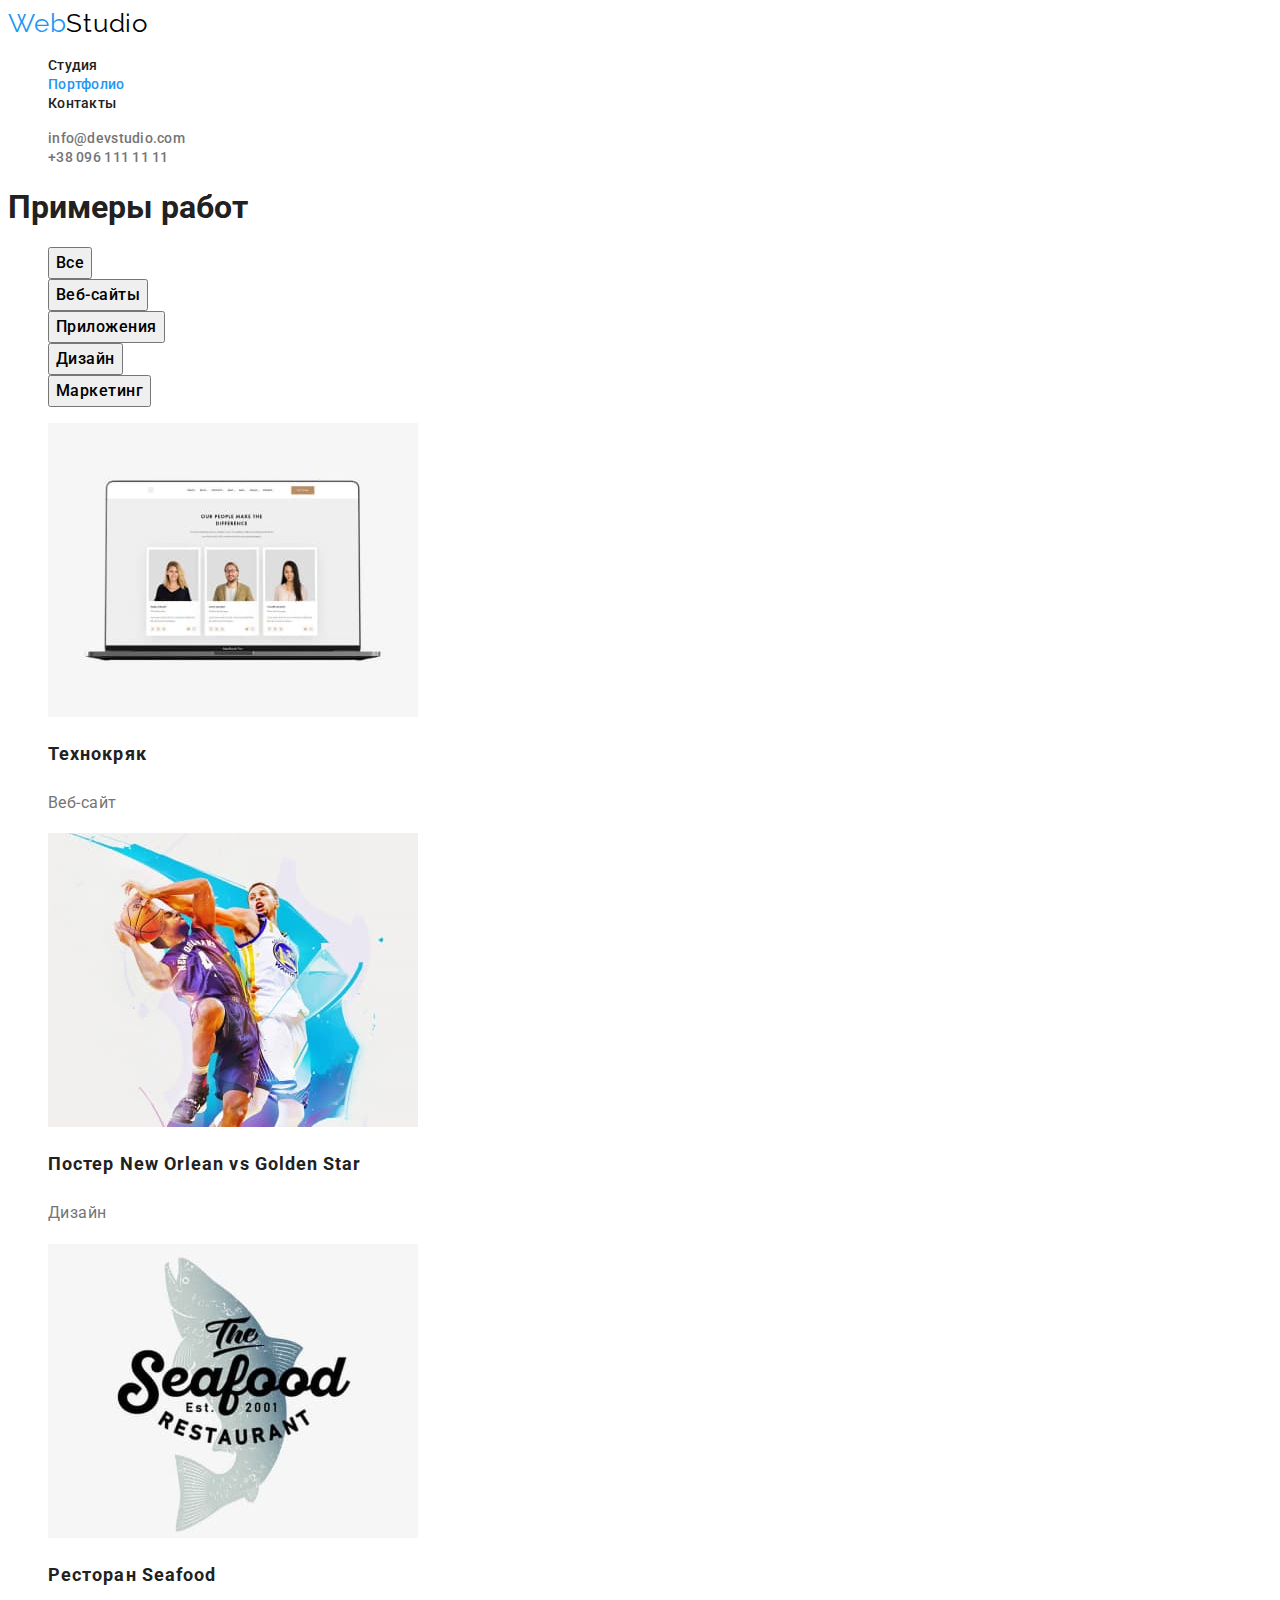
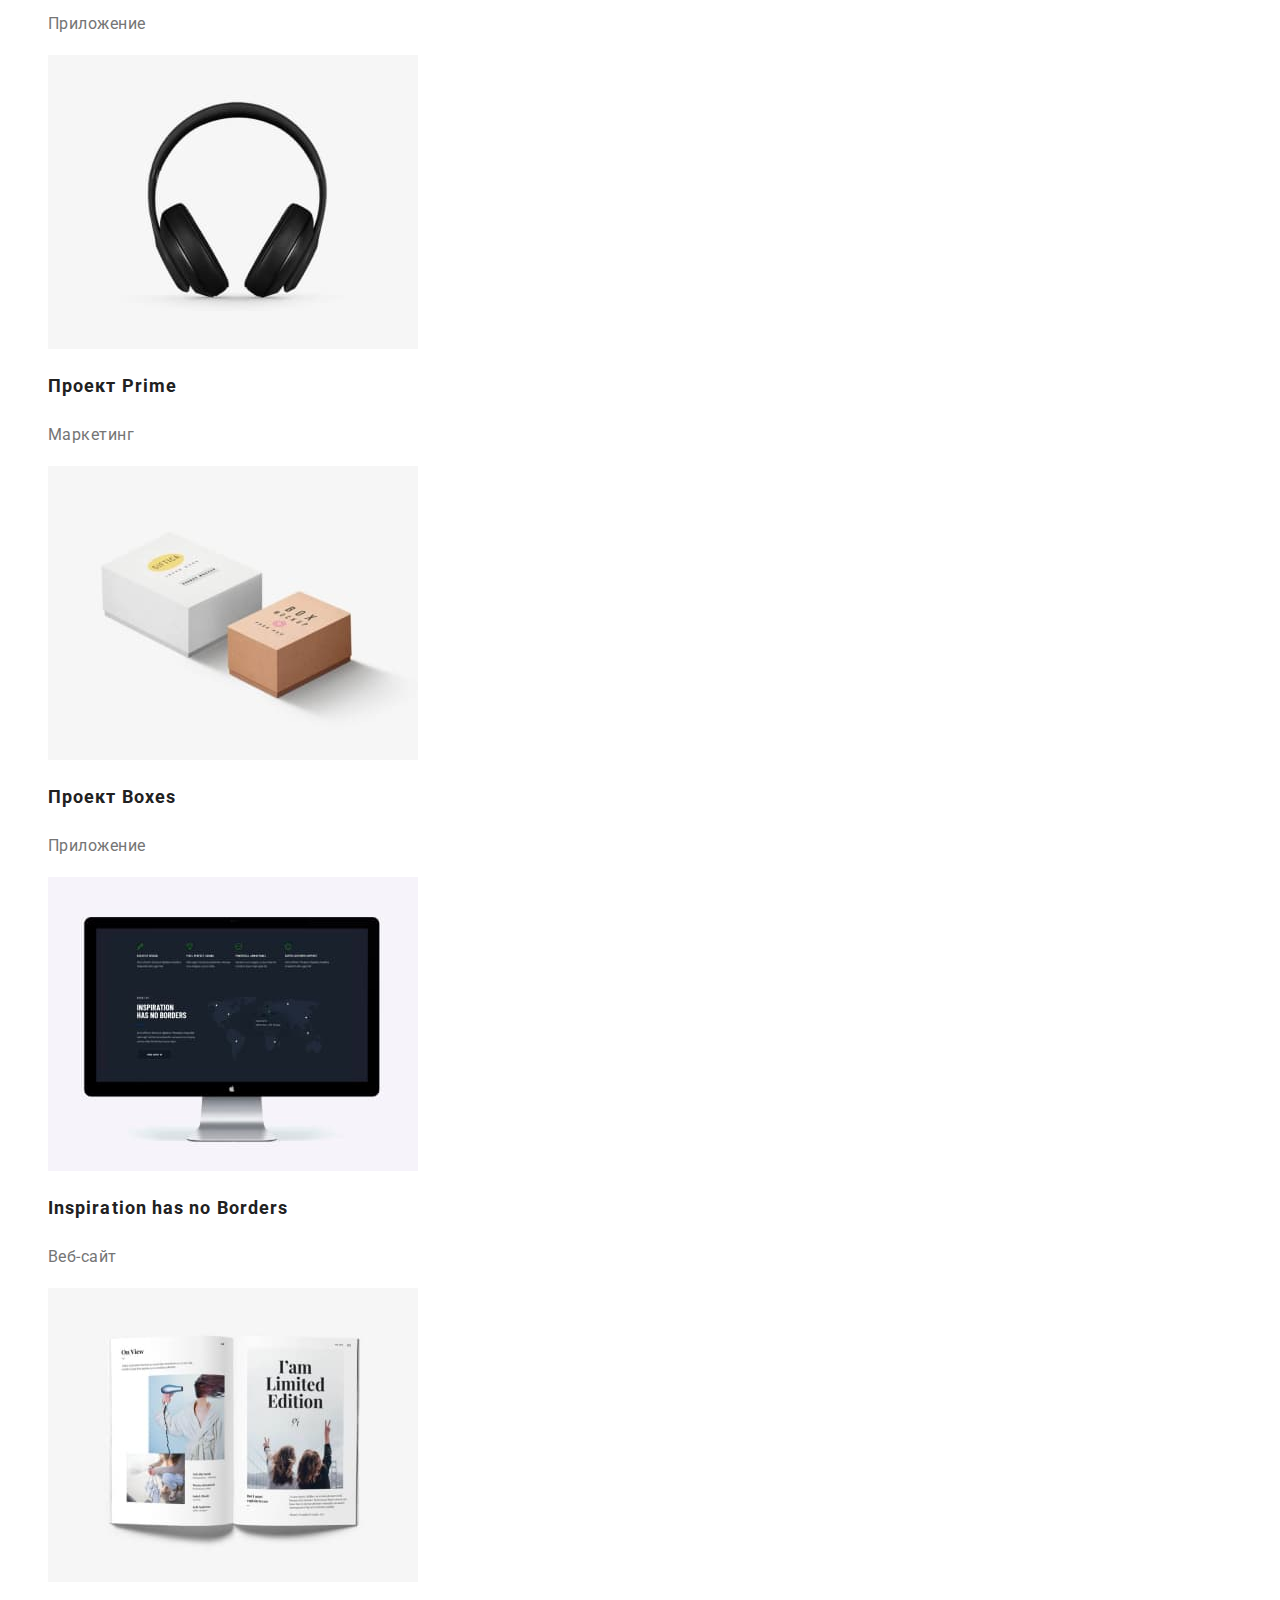
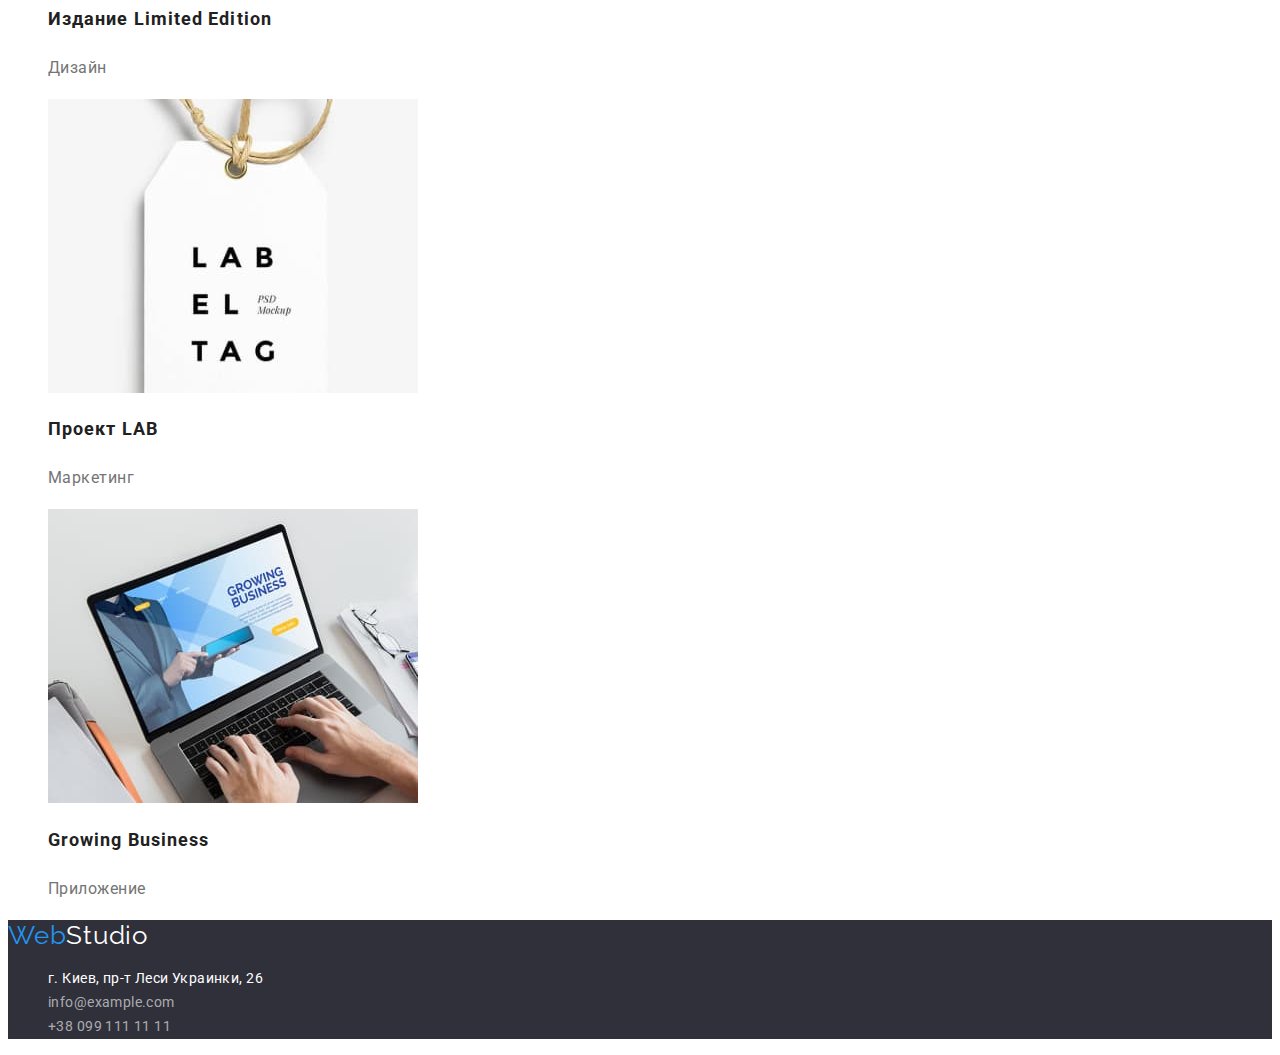
==== portfolio.html @ 9c58a215 "clone #2" ====
<!DOCTYPE html>
<html lang="en">
  <head>
    <meta charset="UTF-8" />
    <meta http-equiv="X-UA-Compatible" content="IE=edge" />
    <meta name="viewport" content="width=device-width, initial-scale=1.0" />
    <title>Document</title>
    <link rel="preconnect" href="https://fonts.googleapis.com" />
    <link rel="preconnect" href="https://fonts.gstatic.com" crossorigin />
    <link
      href="https://fonts.googleapis.com/css2?family=Raleway:wght@700&family=Roboto:wght@400;500;700;900&display=swap"
      rel="stylesheet"
    />
    <link rel="stylesheet" href="./css/styles.css" />
  </head>

  <body>
    <!--Header-->
    <header>
      <nav>
        <a class="logo" href="/"><span class="web">Web</span>Studio</a>
        <ul class="site-nav list">
          <li><a class="site-nav-link" href="./index.html">Студия</a></li>
          <li>
            <a class="site-nav-link current" href="./portfolio.html"
              >Портфолио</a
            >
          </li>
          <li><a class="site-nav-link" href="">Контакты</a></li>
        </ul>
      </nav>

      <!-- Link to e-mail address -->
      <ul class="list">
        <li>
          <a class="header-contacts-info" href="mailto:info@devstudio.com"
            >info@devstudio.com</a
          >
        </li>
        <!-- Link to phone number  -->
        <li>
          <a class="header-contacts-info" href="tel:+380961111111"
            >+38 096 111 11 11</a
          >
        </li>
      </ul>
    </header>
    <!--Main-->
    <main>
      <!-- Projects -->
      <section>
        <h1>Примеры работ</h1>
        <!-- Buttons -->
        <ul class="list">
          <li><button class="button" type="button">Все</button></li>
          <li><button class="button" type="button">Веб-сайты</button></li>
          <li><button class="button" type="button">Приложения</button></li>
          <li><button class="button" type="button">Дизайн</button></li>
          <li><button class="button" type="button">Маркетинг</button></li>
        </ul>
        <ul class="list">
          <li class="project-box">
            <a class="project-link" href=""
              ><img src="images/port(1).jpg" alt="laptop" width="370" />
              <h2 class="project-name">Технокряк</h2>
              <p class="project-description">Веб-сайт</p>
            </a>
          </li>

          <li class="project-box">
            <a class="project-link" href=""
              ><img
                src="images/port(2).jpg"
                alt="Poster New Orlean vs Golden Star"
                width="370"
              />
              <h2 class="project-name">Постер New Orlean vs Golden Star</h2>
              <p class="project-description">Дизайн</p>
            </a>
          </li>

          <li class="project-box">
            <a class="project-link" href=""
              ><img
                src="images/port(3).jpg"
                alt="Logo of restaurant"
                width="370"
              />
              <h2 class="project-name">Ресторан Seafood</h2>
              <p class="project-description">Приложение</p>
            </a>
          </li>

          <li class="project-box">
            <a class="project-link" href=""
              ><img src="images/port(4).jpg" alt="Headphones" width="370" />
              <h2 class="project-name">Проект Prime</h2>
              <p class="project-description">Маркетинг</p>
            </a>
          </li>

          <li class="project-box">
            <a class="project-link" href=""
              ><img src="images/port(5).jpg" alt="Two boxes" width="370" />
              <h2 class="project-name">Проект Boxes</h2>
              <p class="project-description">Приложение</p>
            </a>
          </li>

          <li class="project-box">
            <a class="project-link" href="">
              <img src="images/port(6).jpg" alt="Computer" width="370" />
              <h2 class="project-name">Inspiration has no Borders</h2>
              <p class="project-description">Веб-сайт</p>
            </a>
          </li>

          <li class="project-box">
            <a class="project-link" href=""
              ><img src="images/port(7).jpg" alt="Book" width="370" />
              <h2 class="project-name">Издание Limited Edition</h2>
              <p class="project-description">Дизайн</p>
            </a>
          </li>

          <li class="project-box">
            <a class="project-link" href=""
              ><img src="images/port(8).jpg" alt="Label tag" width="370" />
              <h2 class="project-name">Проект LAB</h2>
              <p class="project-description">Маркетинг</p>
            </a>
          </li>

          <li class="project-box">
            <a class="project-link" href=""
              ><img
                src="images/port(9).jpg"
                alt="Human typing on laptop"
                width="370"
              />
              <h2 class="project-name">Growing Business</h2>
              <p class="project-description">Приложение</p>
            </a>
          </li>
        </ul>
      </section>
    </main>
    <!--Footer-->
    <footer class="footer">
      <a class="footer logo" href="/"> <span class="web">Web</span>Studio</a>
      <address>
        <ul class="list">
          <li>
            <a class="adress" href=""> г. Киев, пр-т Леси Украинки, 26</a>
          </li>
          <li>
            <a class="footer-contacts-info" href="mailto:info@example.com"
              >info@example.com</a
            >
          </li>
          <li>
            <a class="footer-contacts-info" href="+380991111111"
              >+38 099 111 11 11</a
            >
          </li>
        </ul>
      </address>
    </footer>
  </body>
</html>
---- css/styles.css ----
:root {
  --primary-text-color: #212121;
  --secondary-text-color: #757575;
  --action-color: #2196f3;
  --primary-bg-color: #ffffff;
  --secondary-bg-color: #f5f4fa;
  --hero-color: #2f303a;
}
/* цвет основного текста #212121 */
/* цвет вторичного текста #757575 */
/* белый текст + фон #ffffff*/
/* вторичный цвет фона #F5F4FA  */
/* серый цвет почты и телефона в хувере rgba(255, 255, 255, 0.6); */
/* цвет акцент ( действия) #2196F3 */
/* Цвет героя #2F303A */

body {
  color: var(--primary-text-color);
  background-color: var(--primary-bg-color);

  font-family: Roboto, sans-serif;
}

.list {
  list-style: none;
}

a {
  text-decoration: none;
  font-style: normal;
}

/* Logo */
.logo {
  color: #000000;

  font-family: Raleway, sans-serif;
  text-decoration: none;
  font-size: 26px;
  line-height: 1.2;
  letter-spacing: 0.03em;
}

/*Site-nav */
.site-nav-link {
  color: var(--primary-text-color);

  font-weight: 500;
  font-size: 14px;
  line-height: 1.14;
  letter-spacing: 0.02em;
}

/* Header contacts */
.header-contacts-info {
  color: var(--secondary-text-color);

  font-weight: 500;
  font-size: 14px;
  line-height: 1.14;
  letter-spacing: 0.02em;
}

.site-nav-link:hover,
.header-contacts-info:hover,
.site-nav-link:focus,
.header-contacts-info:focus {
  color: var(--action-color);
}

.site-nav-link.current {
  color: var(--action-color);
}
.web {
  color: var(--action-color);
}

/* Hero */

.hero {
  color: var(--primary-bg-color);
  background-color: var(--hero-color);
}

.hero-title {
  font-weight: 900;
  font-size: 44px;
  line-height: 1.36;
  text-align: center;
  letter-spacing: 0.06em;
  text-transform: uppercase;
}

.hero-button {
  color: var(--primary-bg-color);
  background-color: var(--action-color);
  font-weight: 700;

  font-family: inherit;
  font-size: 16px;
  line-height: 1.8;
  text-align: center;
  letter-spacing: 0.06em;

  cursor: pointer;
}

/* Advantages */

.advantages-title {
  font-weight: bold;
  font-size: 14px;
  line-height: 1.14;
  letter-spacing: 0.03em;
  text-transform: uppercase;
}

.advantages-description {
  color: var(--secondary-text-color);

  font-size: 14px;
  line-height: 1.7;
  letter-spacing: 0.03em;
}

/* Business,Team , Projects */

.team-title,
.business-title {
  font-weight: bold;
  font-size: 36px;
  line-height: 1.16;
  text-align: center;
  letter-spacing: 0.03em;
}

.team {
  background-color: var(--secondary-bg-color);
}

.team-name {
  font-weight: 500;
  font-size: 16px;
  line-height: 1.18;
  text-align: center;
  letter-spacing: 0.03em;
}

.team-pos,
.project-description {
  color: var(--secondary-text-color);
}

.team-pos {
  font-size: 16px;
  line-height: 1.18;
  text-align: center;
  letter-spacing: 0.03em;
}

.project-name {
  color: var(--primary-text-color);

  font-weight: 700;
  font-size: 18px;
  line-height: 2;
  letter-spacing: 0.06em;
}

.project-description {
  font-size: 16px;
  line-height: 1.87;
  letter-spacing: 0.03em;
}

.team-box,
.project-box {
  background-color: var(--primary-bg-color);
}

/* Footer */

.footer {
  background-color: var(--hero-color);
}

.footer .logo {
  color: var(--primary-bg-color);
}

.adress {
  color: var(--primary-bg-color);

  font-size: 14px;
  line-height: 1.71;
  letter-spacing: 0.03em;
}

.footer-contacts-info {
  color: rgba(255, 255, 255, 0.6);

  font-size: 14px;
  line-height: 1.71;
  letter-spacing: 0.03em;
}

.site-nav-link:hover,
.footer-contacts-info:hover,
.site-nav-link:focus,
.footer-contacts-info:focus {
  color: var(--action-color);
}

/* Portfolio buttons */

.button {
  font-family: inherit;
  font-weight: 500;
  font-size: 16px;
  line-height: 1.62;
  letter-spacing: 0.03em;
}

.button:hover,
.button:focus {
  color: var(--primary-bg-color);
  background-color: var(--action-color);
}

.button {
  cursor: pointer;
}
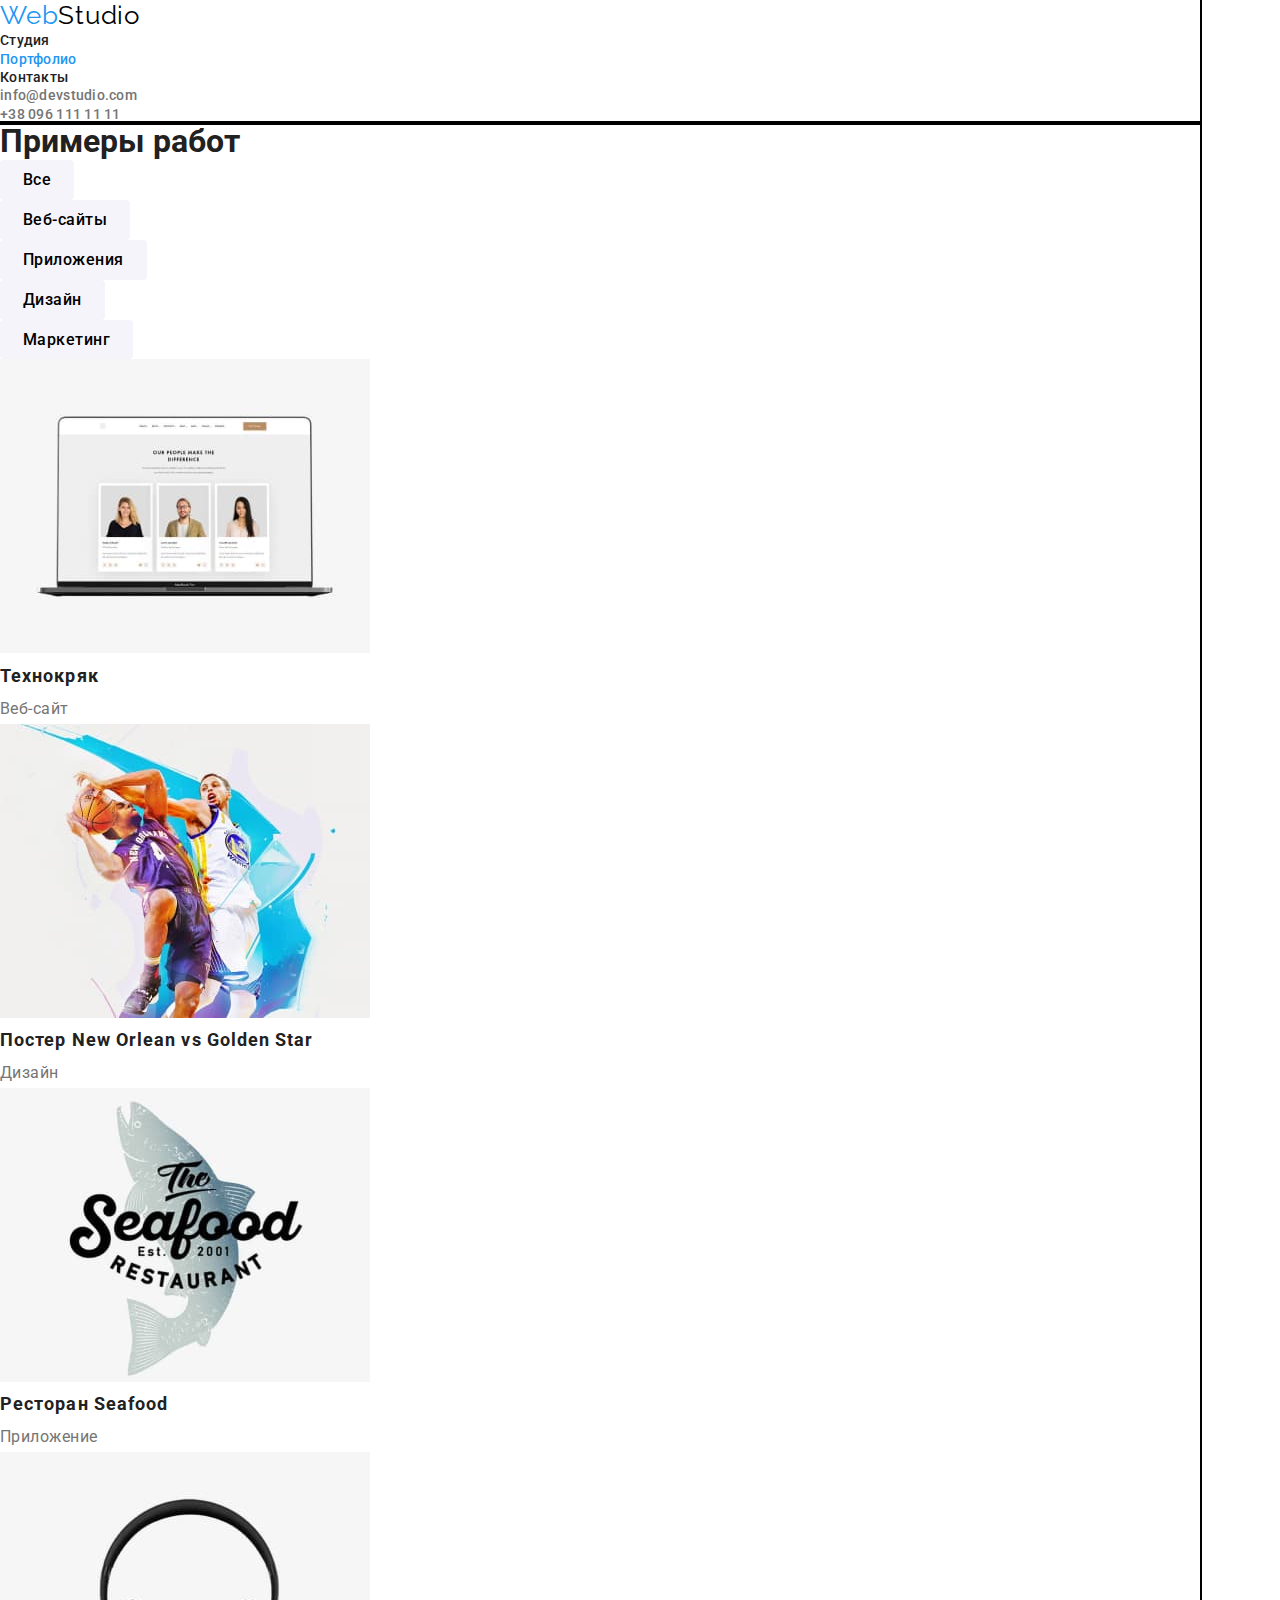
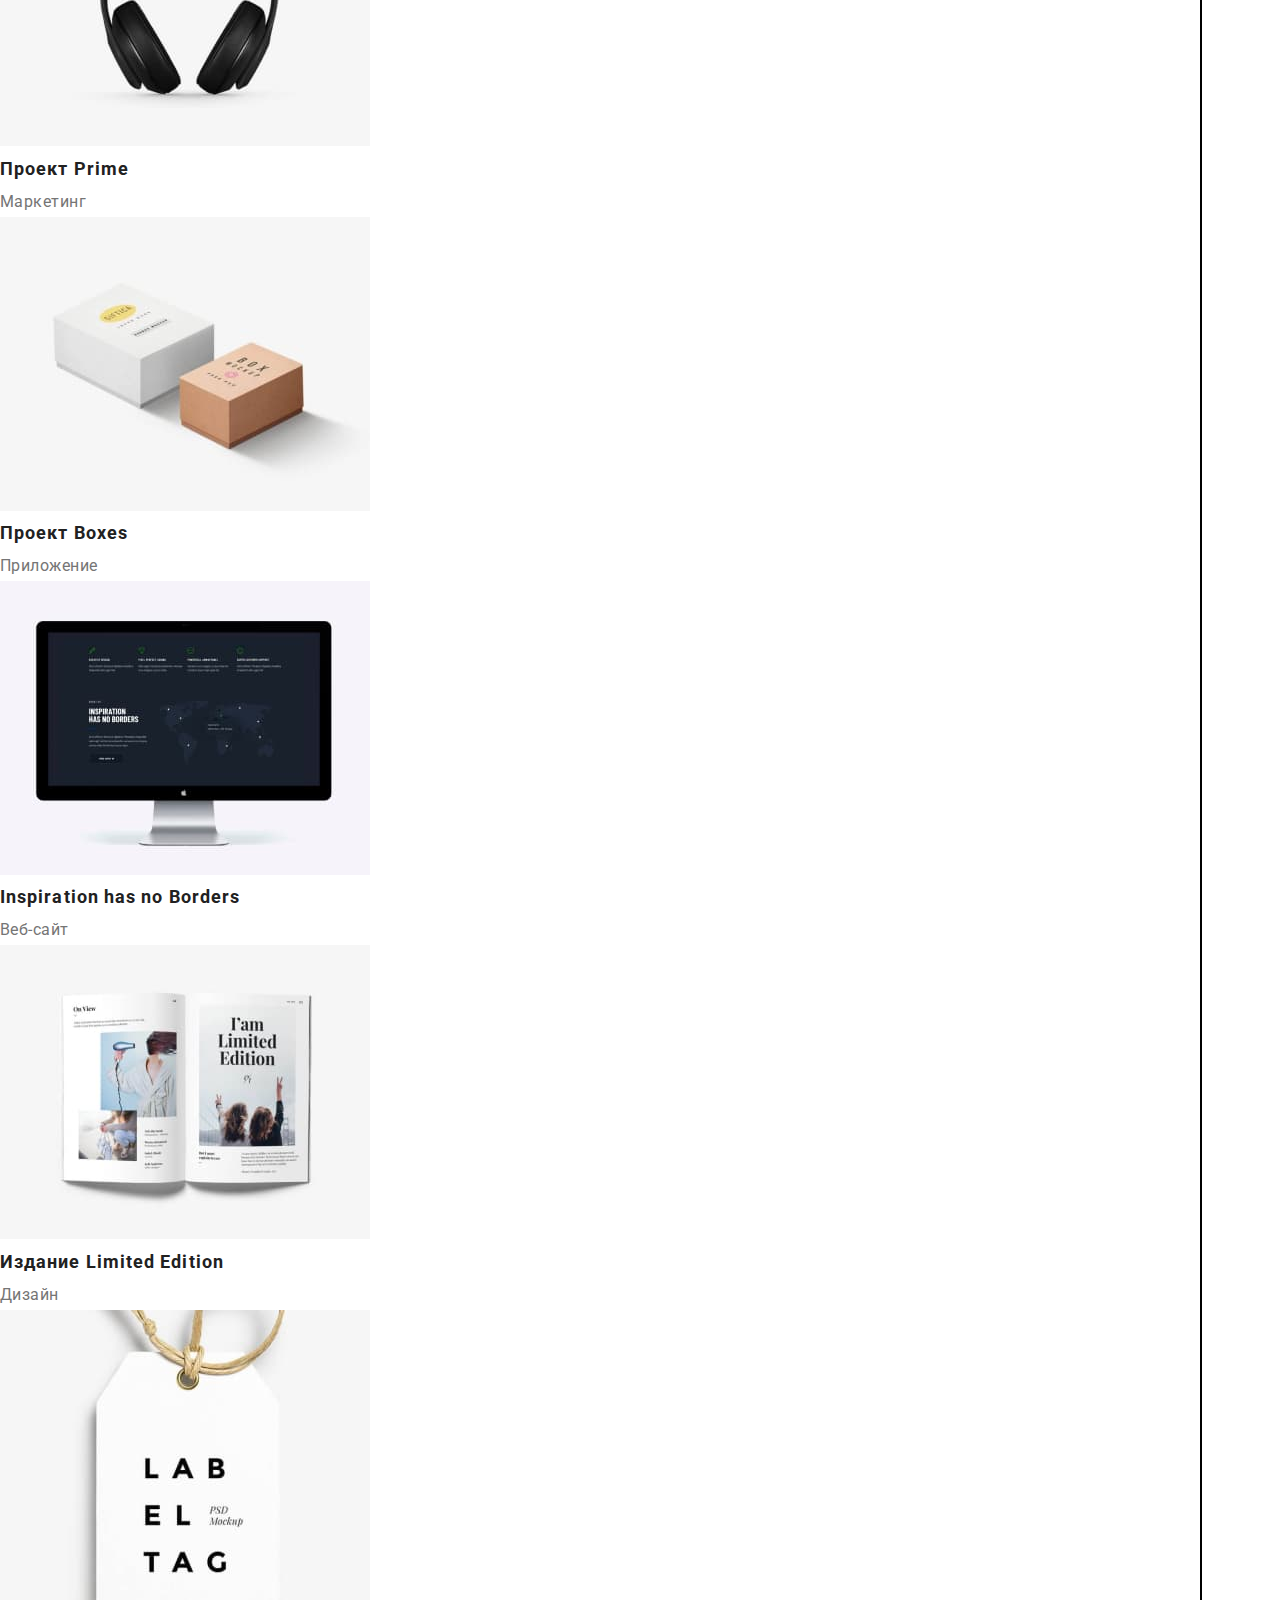
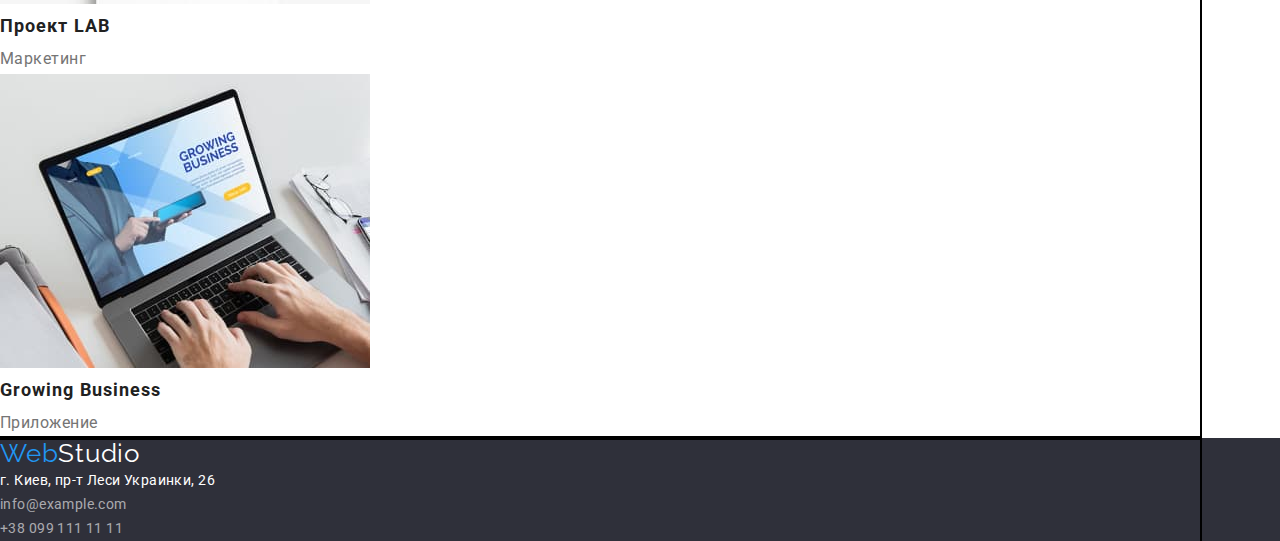
==== commit f67095c9: "Adds indents" ====
--- a/portfolio.html
+++ b/portfolio.html
@@ -11,160 +11,170 @@
       href="https://fonts.googleapis.com/css2?family=Raleway:wght@700&family=Roboto:wght@400;500;700;900&display=swap"
       rel="stylesheet"
     />
+    <link
+      rel="stylesheet"
+      href="https://cdnjs.cloudflare.com/ajax/libs/modern-normalize/1.1.0/modern-normalize.min.css"
+    />
     <link rel="stylesheet" href="./css/styles.css" />
   </head>
 
   <body>
     <!--Header-->
     <header>
-      <nav>
-        <a class="logo" href="/"><span class="web">Web</span>Studio</a>
-        <ul class="site-nav list">
-          <li><a class="site-nav-link" href="./index.html">Студия</a></li>
+      <div class="container">
+        <nav>
+          <a class="logo" href="/"><span class="web">Web</span>Studio</a>
+          <ul class="site-nav list">
+            <li><a class="site-nav-link" href="./index.html">Студия</a></li>
+            <li>
+              <a class="site-nav-link current" href="./portfolio.html"
+                >Портфолио</a
+              >
+            </li>
+            <li><a class="site-nav-link" href="">Контакты</a></li>
+          </ul>
+        </nav>
+
+        <!-- Link to e-mail address -->
+        <ul class="list">
           <li>
-            <a class="site-nav-link current" href="./portfolio.html"
-              >Портфолио</a
+            <a class="header-contacts-info" href="mailto:info@devstudio.com"
+              >info@devstudio.com</a
             >
           </li>
-          <li><a class="site-nav-link" href="">Контакты</a></li>
+          <!-- Link to phone number  -->
+          <li>
+            <a class="header-contacts-info" href="tel:+380961111111"
+              >+38 096 111 11 11</a
+            >
+          </li>
         </ul>
-      </nav>
-
-      <!-- Link to e-mail address -->
-      <ul class="list">
-        <li>
-          <a class="header-contacts-info" href="mailto:info@devstudio.com"
-            >info@devstudio.com</a
-          >
-        </li>
-        <!-- Link to phone number  -->
-        <li>
-          <a class="header-contacts-info" href="tel:+380961111111"
-            >+38 096 111 11 11</a
-          >
-        </li>
-      </ul>
+      </div>
     </header>
     <!--Main-->
     <main>
       <!-- Projects -->
       <section>
-        <h1>Примеры работ</h1>
-        <!-- Buttons -->
-        <ul class="list">
-          <li><button class="button" type="button">Все</button></li>
-          <li><button class="button" type="button">Веб-сайты</button></li>
-          <li><button class="button" type="button">Приложения</button></li>
-          <li><button class="button" type="button">Дизайн</button></li>
-          <li><button class="button" type="button">Маркетинг</button></li>
-        </ul>
-        <ul class="list">
-          <li class="project-box">
-            <a class="project-link" href=""
-              ><img src="images/port(1).jpg" alt="laptop" width="370" />
-              <h2 class="project-name">Технокряк</h2>
-              <p class="project-description">Веб-сайт</p>
-            </a>
-          </li>
+        <div class="container">
+          <h1>Примеры работ</h1>
+          <!-- Buttons -->
+          <ul class="list">
+            <li><button class="button" type="button">Все</button></li>
+            <li><button class="button" type="button">Веб-сайты</button></li>
+            <li><button class="button" type="button">Приложения</button></li>
+            <li><button class="button" type="button">Дизайн</button></li>
+            <li><button class="button" type="button">Маркетинг</button></li>
+          </ul>
+          <ul class="list">
+            <li class="project-box">
+              <a class="project-link" href=""
+                ><img src="images/port(1).jpg" alt="laptop" width="370" />
+                <h2 class="project-name">Технокряк</h2>
+                <p class="project-description">Веб-сайт</p>
+              </a>
+            </li>
 
-          <li class="project-box">
-            <a class="project-link" href=""
-              ><img
-                src="images/port(2).jpg"
-                alt="Poster New Orlean vs Golden Star"
-                width="370"
-              />
-              <h2 class="project-name">Постер New Orlean vs Golden Star</h2>
-              <p class="project-description">Дизайн</p>
-            </a>
-          </li>
+            <li class="project-box">
+              <a class="project-link" href=""
+                ><img
+                  src="images/port(2).jpg"
+                  alt="Poster New Orlean vs Golden Star"
+                  width="370"
+                />
+                <h2 class="project-name">Постер New Orlean vs Golden Star</h2>
+                <p class="project-description">Дизайн</p>
+              </a>
+            </li>
 
-          <li class="project-box">
-            <a class="project-link" href=""
-              ><img
-                src="images/port(3).jpg"
-                alt="Logo of restaurant"
-                width="370"
-              />
-              <h2 class="project-name">Ресторан Seafood</h2>
-              <p class="project-description">Приложение</p>
-            </a>
-          </li>
+            <li class="project-box">
+              <a class="project-link" href=""
+                ><img
+                  src="images/port(3).jpg"
+                  alt="Logo of restaurant"
+                  width="370"
+                />
+                <h2 class="project-name">Ресторан Seafood</h2>
+                <p class="project-description">Приложение</p>
+              </a>
+            </li>
 
-          <li class="project-box">
-            <a class="project-link" href=""
-              ><img src="images/port(4).jpg" alt="Headphones" width="370" />
-              <h2 class="project-name">Проект Prime</h2>
-              <p class="project-description">Маркетинг</p>
-            </a>
-          </li>
+            <li class="project-box">
+              <a class="project-link" href=""
+                ><img src="images/port(4).jpg" alt="Headphones" width="370" />
+                <h2 class="project-name">Проект Prime</h2>
+                <p class="project-description">Маркетинг</p>
+              </a>
+            </li>
 
-          <li class="project-box">
-            <a class="project-link" href=""
-              ><img src="images/port(5).jpg" alt="Two boxes" width="370" />
-              <h2 class="project-name">Проект Boxes</h2>
-              <p class="project-description">Приложение</p>
-            </a>
-          </li>
+            <li class="project-box">
+              <a class="project-link" href=""
+                ><img src="images/port(5).jpg" alt="Two boxes" width="370" />
+                <h2 class="project-name">Проект Boxes</h2>
+                <p class="project-description">Приложение</p>
+              </a>
+            </li>
 
-          <li class="project-box">
-            <a class="project-link" href="">
-              <img src="images/port(6).jpg" alt="Computer" width="370" />
-              <h2 class="project-name">Inspiration has no Borders</h2>
-              <p class="project-description">Веб-сайт</p>
-            </a>
-          </li>
+            <li class="project-box">
+              <a class="project-link" href="">
+                <img src="images/port(6).jpg" alt="Computer" width="370" />
+                <h2 class="project-name">Inspiration has no Borders</h2>
+                <p class="project-description">Веб-сайт</p>
+              </a>
+            </li>
 
-          <li class="project-box">
-            <a class="project-link" href=""
-              ><img src="images/port(7).jpg" alt="Book" width="370" />
-              <h2 class="project-name">Издание Limited Edition</h2>
-              <p class="project-description">Дизайн</p>
-            </a>
-          </li>
+            <li class="project-box">
+              <a class="project-link" href=""
+                ><img src="images/port(7).jpg" alt="Book" width="370" />
+                <h2 class="project-name">Издание Limited Edition</h2>
+                <p class="project-description">Дизайн</p>
+              </a>
+            </li>
 
-          <li class="project-box">
-            <a class="project-link" href=""
-              ><img src="images/port(8).jpg" alt="Label tag" width="370" />
-              <h2 class="project-name">Проект LAB</h2>
-              <p class="project-description">Маркетинг</p>
-            </a>
-          </li>
+            <li class="project-box">
+              <a class="project-link" href=""
+                ><img src="images/port(8).jpg" alt="Label tag" width="370" />
+                <h2 class="project-name">Проект LAB</h2>
+                <p class="project-description">Маркетинг</p>
+              </a>
+            </li>
 
-          <li class="project-box">
-            <a class="project-link" href=""
-              ><img
-                src="images/port(9).jpg"
-                alt="Human typing on laptop"
-                width="370"
-              />
-              <h2 class="project-name">Growing Business</h2>
-              <p class="project-description">Приложение</p>
-            </a>
-          </li>
-        </ul>
+            <li class="project-box">
+              <a class="project-link" href=""
+                ><img
+                  src="images/port(9).jpg"
+                  alt="Human typing on laptop"
+                  width="370"
+                />
+                <h2 class="project-name">Growing Business</h2>
+                <p class="project-description">Приложение</p>
+              </a>
+            </li>
+          </ul>
+        </div>
       </section>
     </main>
     <!--Footer-->
     <footer class="footer">
-      <a class="footer logo" href="/"> <span class="web">Web</span>Studio</a>
-      <address>
-        <ul class="list">
-          <li>
-            <a class="adress" href=""> г. Киев, пр-т Леси Украинки, 26</a>
-          </li>
-          <li>
-            <a class="footer-contacts-info" href="mailto:info@example.com"
-              >info@example.com</a
-            >
-          </li>
-          <li>
-            <a class="footer-contacts-info" href="+380991111111"
-              >+38 099 111 11 11</a
-            >
-          </li>
-        </ul>
-      </address>
+      <div class="container">
+        <a class="footer logo" href="/"> <span class="web">Web</span>Studio</a>
+        <address>
+          <ul class="list">
+            <li>
+              <a class="adress" href=""> г. Киев, пр-т Леси Украинки, 26</a>
+            </li>
+            <li>
+              <a class="footer-contacts-info" href="mailto:info@example.com"
+                >info@example.com</a
+              >
+            </li>
+            <li>
+              <a class="footer-contacts-info" href="+380991111111"
+                >+38 099 111 11 11</a
+              >
+            </li>
+          </ul>
+        </address>
+      </div>
     </footer>
   </body>
 </html>
--- a/css/styles.css
+++ b/css/styles.css
@@ -15,6 +15,7 @@
 /* Цвет героя #2F303A */
 
 body {
+  margin: 0;
   color: var(--primary-text-color);
   background-color: var(--primary-bg-color);
 
@@ -80,6 +81,7 @@
 .hero {
   color: var(--primary-bg-color);
   background-color: var(--hero-color);
+  text-align: center;
 }
 
 .hero-title {
@@ -87,13 +89,22 @@
   font-size: 44px;
   line-height: 1.36;
   text-align: center;
+
   letter-spacing: 0.06em;
   text-transform: uppercase;
+
+  margin-bottom: 30px;
+  min-width: 696px;
 }
 
 .hero-button {
+  padding: 10px 32px;
+  border-radius: 4px;
+  border: 1px solid transparent;
+
   color: var(--primary-bg-color);
   background-color: var(--action-color);
+  box-shadow: 0px 4px 4px rgba(0, 0, 0, 0.15);
   font-weight: 700;
 
   font-family: inherit;
@@ -121,6 +132,8 @@
   font-size: 14px;
   line-height: 1.7;
   letter-spacing: 0.03em;
+
+  margin-top: 10px;
 }
 
 /* Business,Team , Projects */
@@ -214,11 +227,19 @@
 /* Portfolio buttons */
 
 .button {
+  background-color: var(--secondary-bg-color);
+  border-radius: 4px;
+  padding: 6px 22px;
+  text-align: center;
+  border: 1px solid transparent;
+
   font-family: inherit;
   font-weight: 500;
   font-size: 16px;
   line-height: 1.62;
   letter-spacing: 0.03em;
+
+  cursor: pointer;
 }
 
 .button:hover,
@@ -227,6 +248,24 @@
   background-color: var(--action-color);
 }
 
-.button {
-  cursor: pointer;
-}
+.container {
+  width: 1200px;
+  outline: #000000 solid 2px;
+}
+
+h1,
+h2,
+h3,
+p,
+ul {
+  margin: 0;
+  padding: 0;
+}
+
+.section {
+  padding: 94px 0px 94px 0px;
+}
+
+.adv-section {
+  padding-top: 94px;
+}
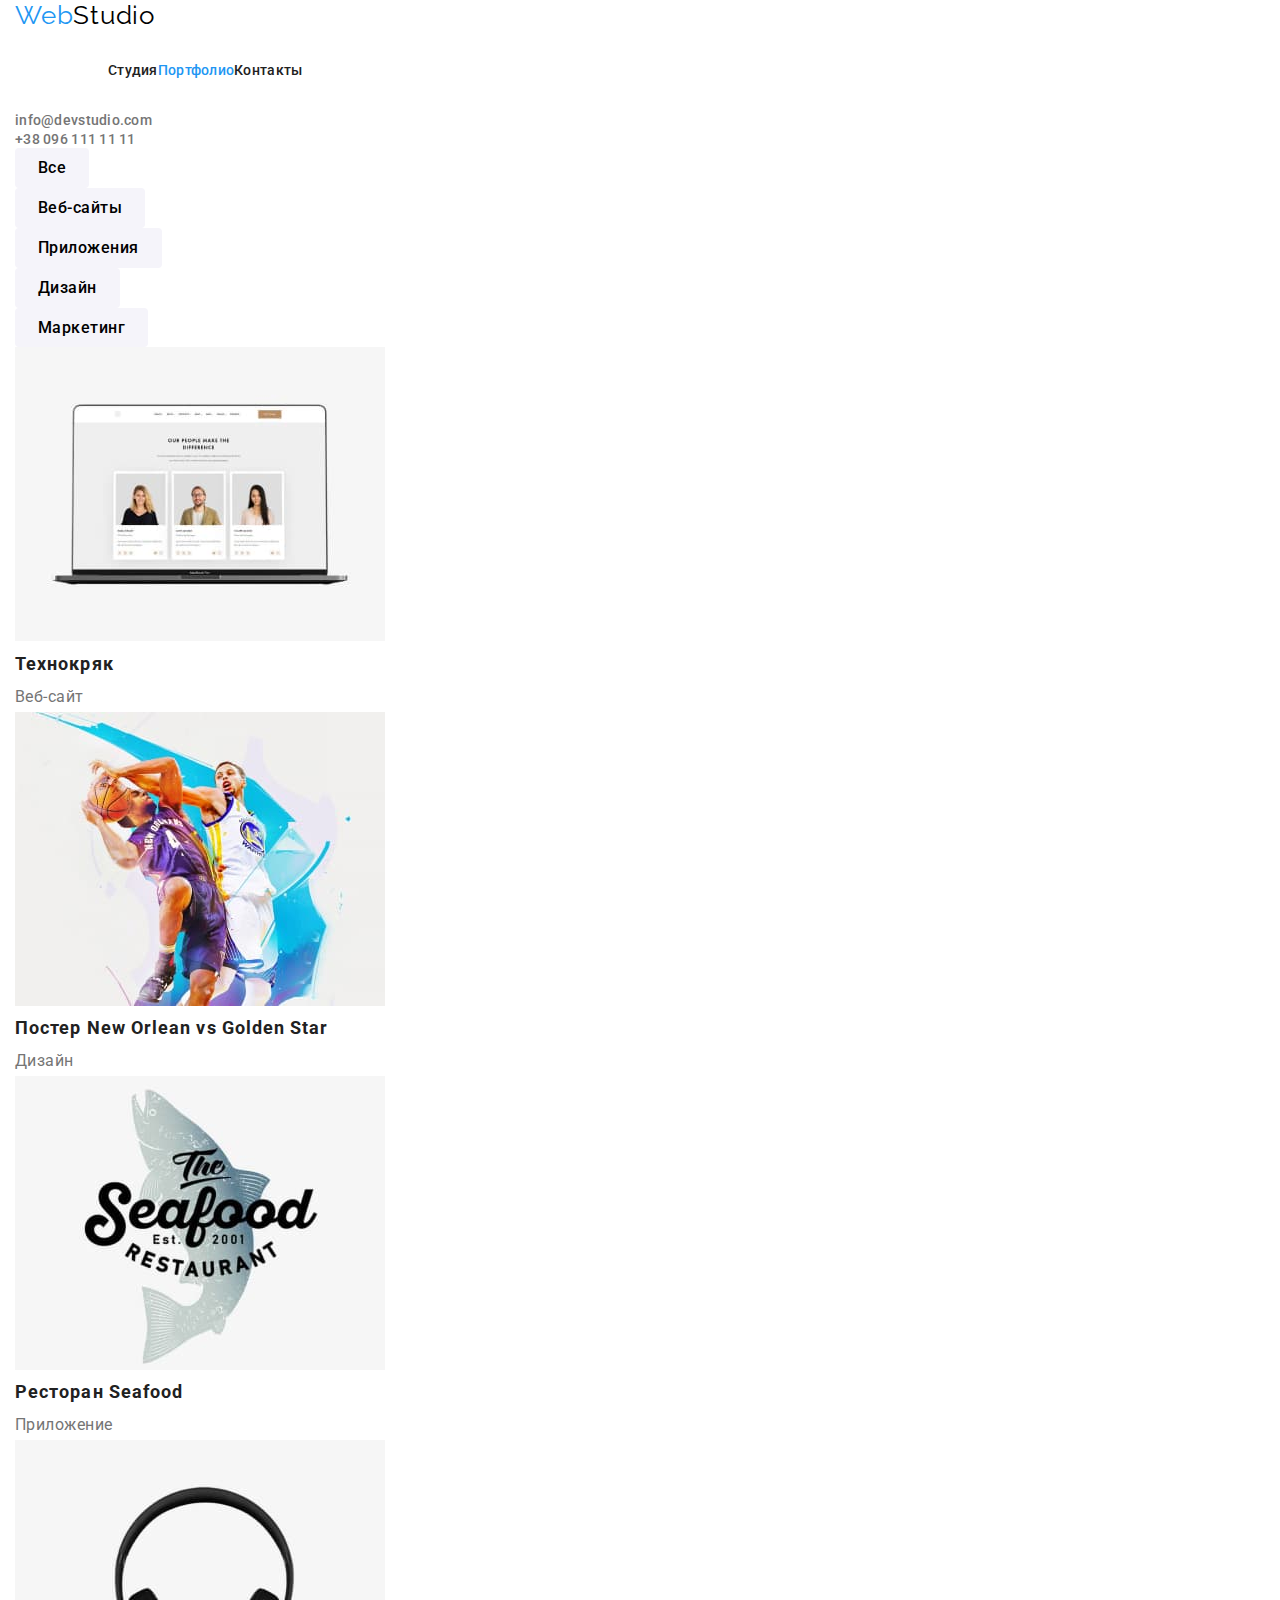
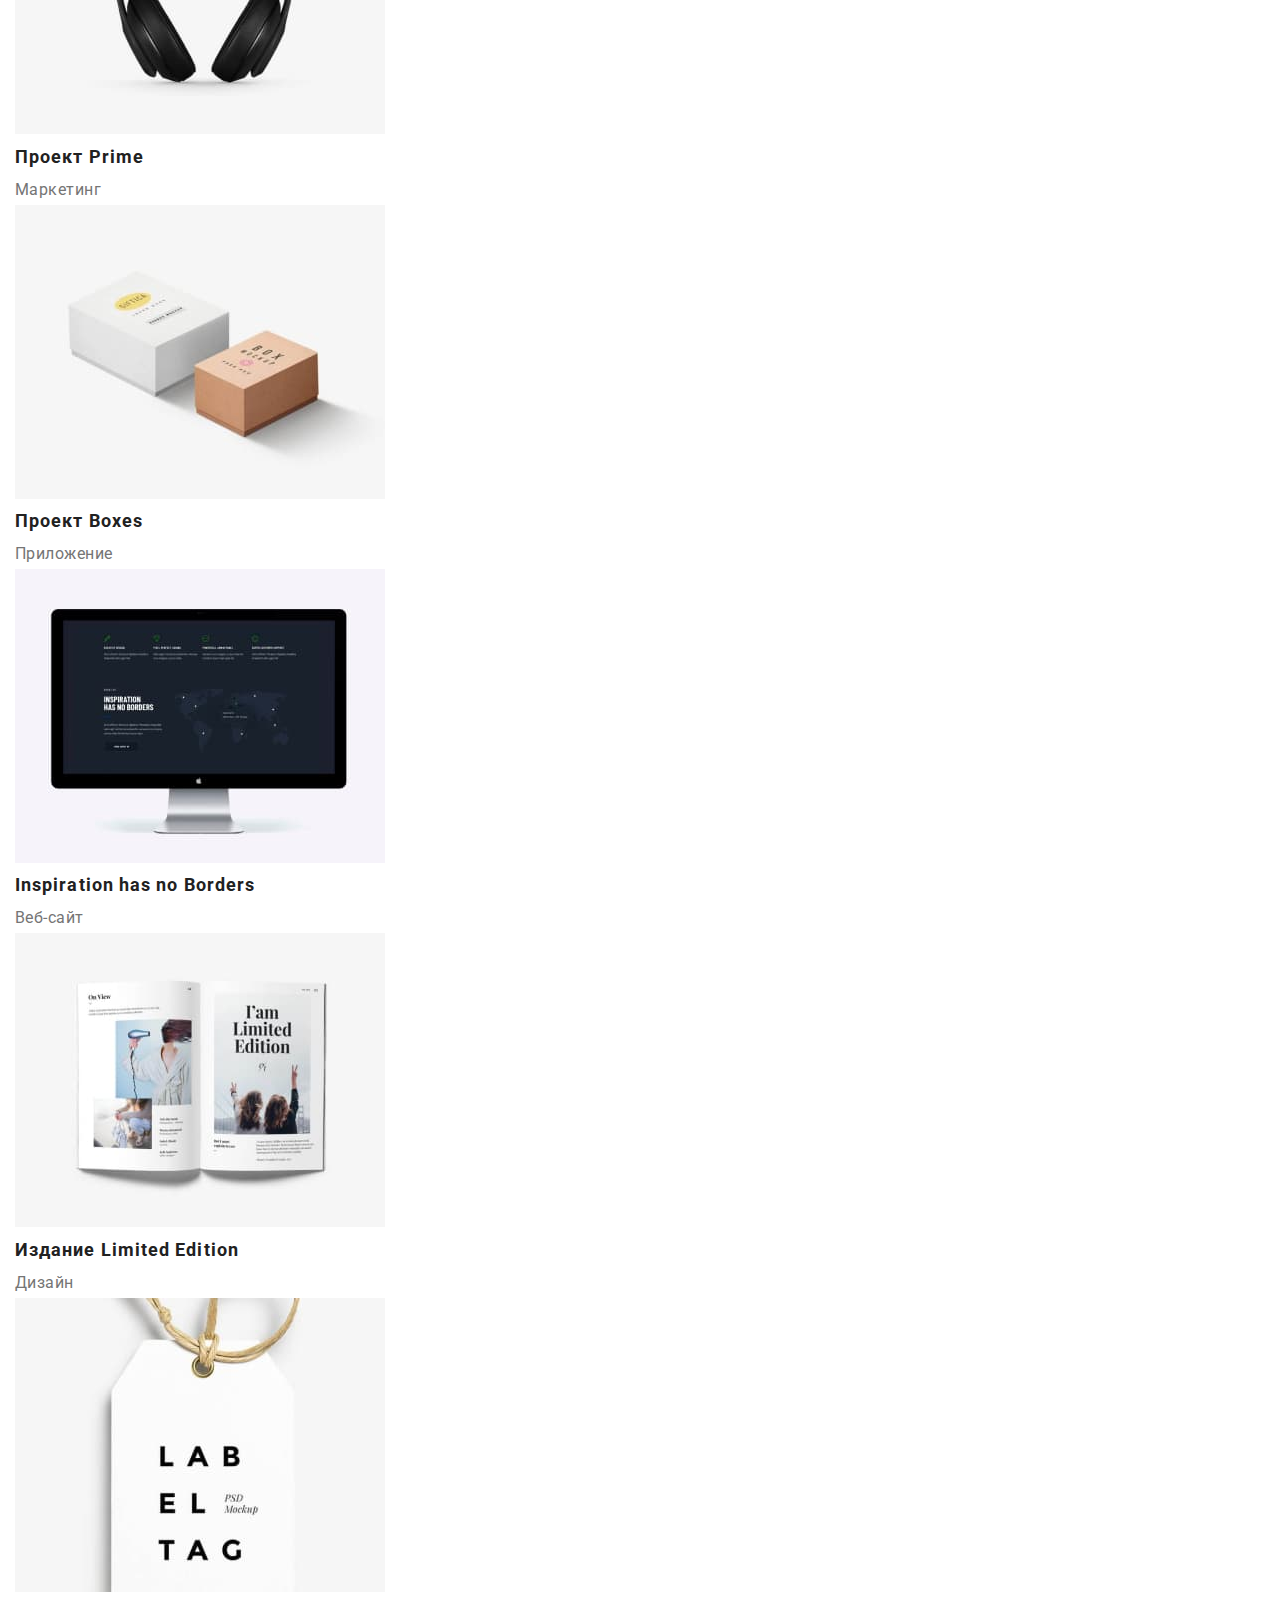
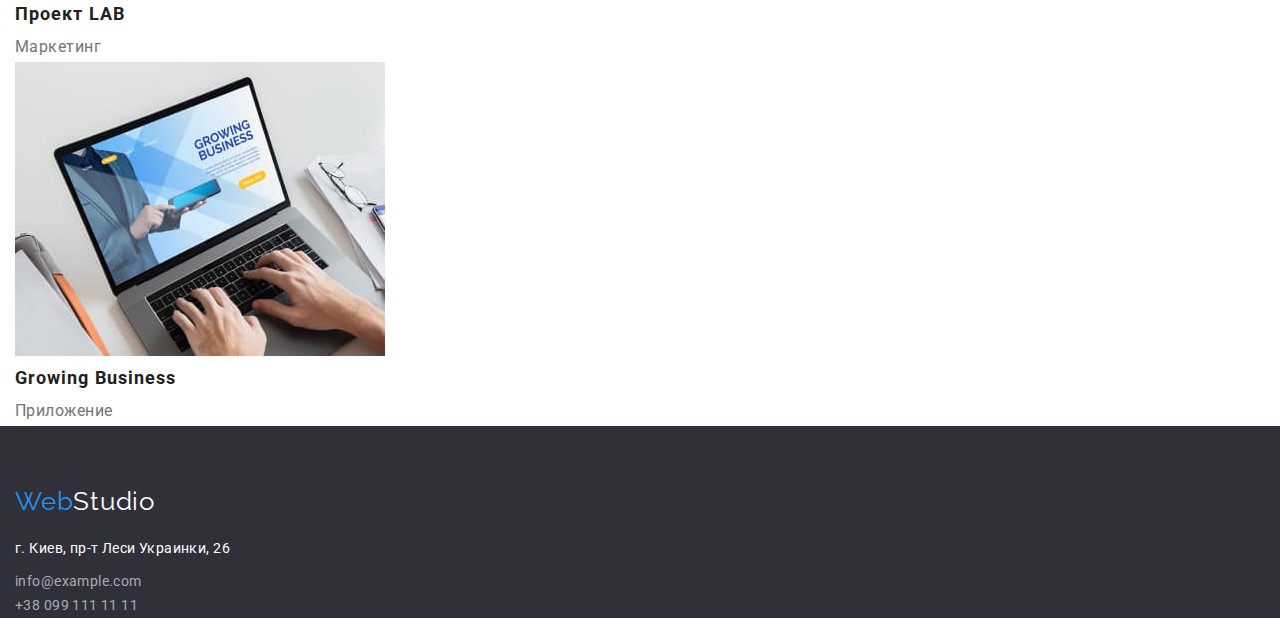
==== commit 60421d1e: "adds flex-boxes" ====
--- a/portfolio.html
+++ b/portfolio.html
@@ -56,7 +56,7 @@
       <!-- Projects -->
       <section>
         <div class="container">
-          <h1>Примеры работ</h1>
+          <h1 class="examples">Примеры работ</h1>
           <!-- Buttons -->
           <ul class="list">
             <li><button class="button" type="button">Все</button></li>
--- a/css/styles.css
+++ b/css/styles.css
@@ -14,6 +14,8 @@
 /* цвет акцент ( действия) #2196F3 */
 /* Цвет героя #2F303A */
 
+/* body */
+
 body {
   margin: 0;
   color: var(--primary-text-color);
@@ -22,40 +24,79 @@
   font-family: Roboto, sans-serif;
 }
 
+/* ul */
+
+.container {
+  width: 1230lhpx;
+  padding-left: 15px;
+  padding-right: 15px;
+  margin: 0 auto;
+}
+
 .list {
   list-style: none;
 }
+
+/* a */
 
 a {
   text-decoration: none;
   font-style: normal;
 }
 
+h1,
+h2,
+h3,
+p {
+  margin: 0;
+}
+
+ul,
+ol {
+  margin: 0;
+  padding: 0;
+}
+
+/* Nav */
+
+.navigation {
+  display: flex;
+  align-items: center;
+}
+
 /* Logo */
+
+.web {
+  color: var(--action-color);
+}
+
 .logo {
   color: #000000;
-
   font-family: Raleway, sans-serif;
   text-decoration: none;
   font-size: 26px;
   line-height: 1.2;
   letter-spacing: 0.03em;
+  margin: ;
 }
 
 /*Site-nav */
+
+.site-nav {
+  display: flex;
+  margin-left: 93px;
+}
+
+.site-nav .item + .item {
+  margin-left: 50px;
+}
+
 .site-nav-link {
+  display: block;
+  padding-top: 32px;
+  padding-bottom: 32px;
+
   color: var(--primary-text-color);
-
-  font-weight: 500;
-  font-size: 14px;
-  line-height: 1.14;
-  letter-spacing: 0.02em;
-}
-
-/* Header contacts */
-.header-contacts-info {
-  color: var(--secondary-text-color);
-
   font-weight: 500;
   font-size: 14px;
   line-height: 1.14;
@@ -72,8 +113,29 @@
 .site-nav-link.current {
   color: var(--action-color);
 }
-.web {
-  color: var(--action-color);
+
+/* Header contacts */
+
+.contacts {
+  display: flex;
+  margin-left: auto;
+}
+
+.header-contacts-info {
+  color: var(--secondary-text-color);
+  font-weight: 500;
+  font-size: 14px;
+  line-height: 1.14;
+  letter-spacing: 0.02em;
+}
+
+.contacts .item {
+  padding-top: 32px;
+  padding-bottom: 32px;
+}
+
+.contacts .item + .item {
+  margin-left: 50px;
 }
 
 /* Hero */
@@ -82,6 +144,7 @@
   color: var(--primary-bg-color);
   background-color: var(--hero-color);
   text-align: center;
+  padding: 200px 452px 280px 452px;
 }
 
 .hero-title {
@@ -118,7 +181,30 @@
 
 /* Advantages */
 
-.advantages-title {
+/* .advantages-item-01,
+.advantages-item-02,
+.advantages-item-03 {
+  margin-right: 30px;
+}
+
+.advantages-item-04 {
+  margin-right: 30px;
+} */
+
+.advantages {
+  display: flex;
+  justify-content: center;
+}
+
+.advantages .advantages-item:not(:last-child) {
+  margin-right: 30px;
+}
+
+.advantages-item {
+  width: 270px;
+}
+
+a .advantages-title {
   font-weight: bold;
   font-size: 14px;
   line-height: 1.14;
@@ -137,6 +223,32 @@
 }
 
 /* Business,Team , Projects */
+
+.business-img {
+  display: flex;
+  justify-content: center;
+}
+
+.business-distance {
+  margin-left: 30px;
+  margin-right: 30px;
+}
+.examples {
+  position: absolute;
+  white-space: nowrap;
+  width: 1px;
+  height: 1px;
+  overflow: hidden;
+  border: 0;
+  padding: 0;
+  clip: rect(0 0 0 0);
+  clip-path: inset(50%);
+  margin: -1px;
+}
+
+.business-title {
+  margin-bottom: 50px;
+}
 
 .team-title,
 .business-title {
@@ -147,11 +259,36 @@
   letter-spacing: 0.03em;
 }
 
+.team-cards {
+  display: flex;
+  justify-content: center;
+}
+
+.team-box {
+  box-shadow: 0px 1px 3px rgba(0, 0, 0, 0.12), 0px 1px 1px rgba(0, 0, 0, 0.14),
+    0px 2px 1px rgba(0, 0, 0, 0.2);
+  border-radius: 0px 0px 4px 4px;
+}
+
+.team-cards .team-box:not(:last-child) {
+  margin-right: 30px;
+}
+
+.team-box {
+  width: 270px;
+}
+
+.team-title {
+  margin-bottom: 50px;
+}
+
 .team {
   background-color: var(--secondary-bg-color);
 }
 
 .team-name {
+  margin-top: 30px;
+
   font-weight: 500;
   font-size: 16px;
   line-height: 1.18;
@@ -165,6 +302,8 @@
 }
 
 .team-pos {
+  margin-top: 10px;
+
   font-size: 16px;
   line-height: 1.18;
   text-align: center;
@@ -193,7 +332,12 @@
 
 /* Footer */
 
+.ft-flex {
+  display: ;
+}
+
 .footer {
+  padding-top: 60px;
   background-color: var(--hero-color);
 }
 
@@ -202,6 +346,9 @@
 }
 
 .adress {
+  display: inline-block;
+  margin-top: 20px;
+  margin-bottom: 9px;
   color: var(--primary-bg-color);
 
   font-size: 14px;
@@ -210,8 +357,9 @@
 }
 
 .footer-contacts-info {
+  margin-top: 9px;
+
   color: rgba(255, 255, 255, 0.6);
-
   font-size: 14px;
   line-height: 1.71;
   letter-spacing: 0.03em;
@@ -248,20 +396,6 @@
   background-color: var(--action-color);
 }
 
-.container {
-  width: 1200px;
-  outline: #000000 solid 2px;
-}
-
-h1,
-h2,
-h3,
-p,
-ul {
-  margin: 0;
-  padding: 0;
-}
-
 .section {
   padding: 94px 0px 94px 0px;
 }
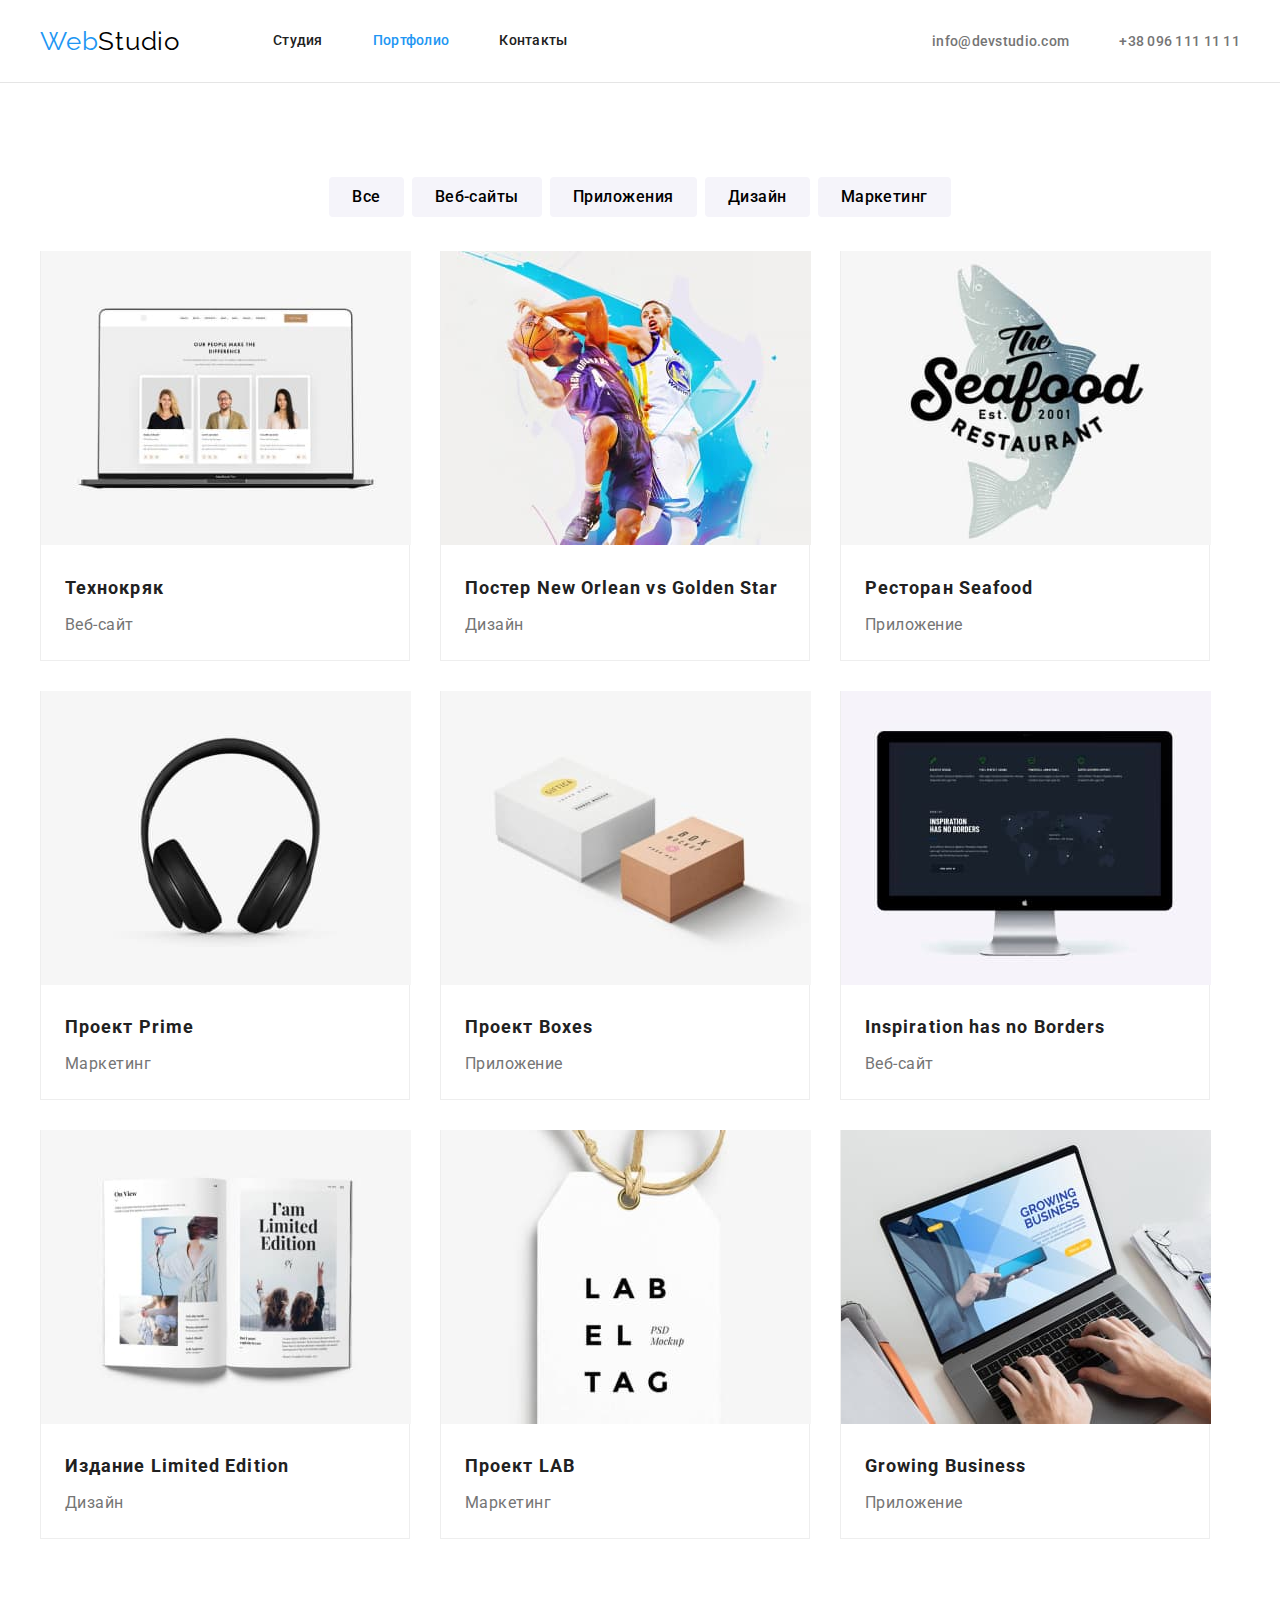
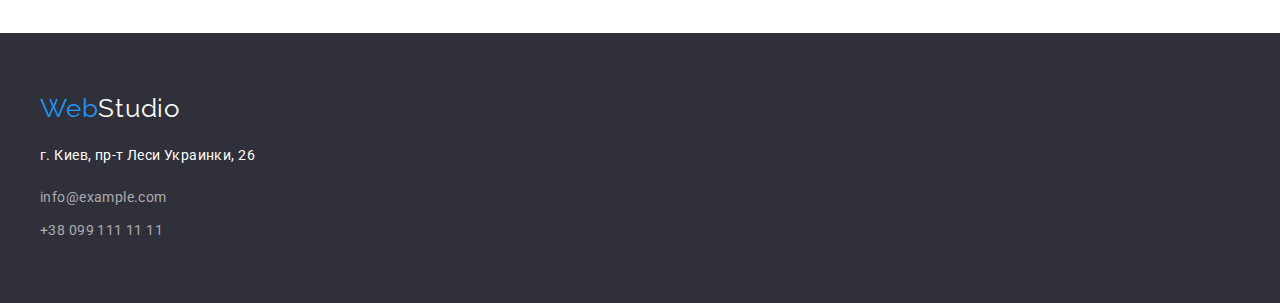
==== commit 4e948fa9: "improvements in flex-boxes" ====
--- a/portfolio.html
+++ b/portfolio.html
@@ -20,30 +20,33 @@
 
   <body>
     <!--Header-->
-    <header>
-      <div class="container">
-        <nav>
+    <header class="hr-line">
+      <div class="container navigation">
+        <nav class="navigation">
           <a class="logo" href="/"><span class="web">Web</span>Studio</a>
           <ul class="site-nav list">
-            <li><a class="site-nav-link" href="./index.html">Студия</a></li>
-            <li>
-              <a class="site-nav-link current" href="./portfolio.html"
-                >Портфолио</a
-              >
-            </li>
-            <li><a class="site-nav-link" href="">Контакты</a></li>
+            <li class="item">
+              <a class="site-nav-link" href="./index.html">Студия</a>
+            </li>
+            <li class="item">
+              <a class="site-nav-link current" href="">Портфолио</a>
+            </li>
+            <li class="item">
+              <a class="site-nav-link" href="">Контакты</a>
+            </li>
           </ul>
         </nav>
 
-        <!-- Link to e-mail address -->
-        <ul class="list">
-          <li>
+        <!--  Link to e-mail address -->
+
+        <ul class="contacts list">
+          <li class="item">
             <a class="header-contacts-info" href="mailto:info@devstudio.com"
               >info@devstudio.com</a
             >
           </li>
           <!-- Link to phone number  -->
-          <li>
+          <li class="item">
             <a class="header-contacts-info" href="tel:+380961111111"
               >+38 096 111 11 11</a
             >
@@ -54,102 +57,130 @@
     <!--Main-->
     <main>
       <!-- Projects -->
-      <section>
+      <section class="section">
         <div class="container">
           <h1 class="examples">Примеры работ</h1>
           <!-- Buttons -->
-          <ul class="list">
-            <li><button class="button" type="button">Все</button></li>
-            <li><button class="button" type="button">Веб-сайты</button></li>
-            <li><button class="button" type="button">Приложения</button></li>
-            <li><button class="button" type="button">Дизайн</button></li>
-            <li><button class="button" type="button">Маркетинг</button></li>
-          </ul>
-          <ul class="list">
-            <li class="project-box">
-              <a class="project-link" href=""
-                ><img src="images/port(1).jpg" alt="laptop" width="370" />
-                <h2 class="project-name">Технокряк</h2>
-                <p class="project-description">Веб-сайт</p>
-              </a>
-            </li>
-
-            <li class="project-box">
-              <a class="project-link" href=""
-                ><img
-                  src="images/port(2).jpg"
-                  alt="Poster New Orlean vs Golden Star"
-                  width="370"
-                />
-                <h2 class="project-name">Постер New Orlean vs Golden Star</h2>
-                <p class="project-description">Дизайн</p>
-              </a>
-            </li>
-
-            <li class="project-box">
-              <a class="project-link" href=""
-                ><img
-                  src="images/port(3).jpg"
-                  alt="Logo of restaurant"
-                  width="370"
-                />
-                <h2 class="project-name">Ресторан Seafood</h2>
-                <p class="project-description">Приложение</p>
-              </a>
-            </li>
-
-            <li class="project-box">
-              <a class="project-link" href=""
-                ><img src="images/port(4).jpg" alt="Headphones" width="370" />
-                <h2 class="project-name">Проект Prime</h2>
-                <p class="project-description">Маркетинг</p>
-              </a>
-            </li>
-
-            <li class="project-box">
-              <a class="project-link" href=""
-                ><img src="images/port(5).jpg" alt="Two boxes" width="370" />
-                <h2 class="project-name">Проект Boxes</h2>
-                <p class="project-description">Приложение</p>
-              </a>
-            </li>
-
-            <li class="project-box">
-              <a class="project-link" href="">
-                <img src="images/port(6).jpg" alt="Computer" width="370" />
-                <h2 class="project-name">Inspiration has no Borders</h2>
-                <p class="project-description">Веб-сайт</p>
-              </a>
-            </li>
-
-            <li class="project-box">
-              <a class="project-link" href=""
-                ><img src="images/port(7).jpg" alt="Book" width="370" />
-                <h2 class="project-name">Издание Limited Edition</h2>
-                <p class="project-description">Дизайн</p>
-              </a>
-            </li>
-
-            <li class="project-box">
-              <a class="project-link" href=""
-                ><img src="images/port(8).jpg" alt="Label tag" width="370" />
-                <h2 class="project-name">Проект LAB</h2>
-                <p class="project-description">Маркетинг</p>
-              </a>
-            </li>
-
-            <li class="project-box">
-              <a class="project-link" href=""
-                ><img
-                  src="images/port(9).jpg"
-                  alt="Human typing on laptop"
-                  width="370"
-                />
-                <h2 class="project-name">Growing Business</h2>
-                <p class="project-description">Приложение</p>
-              </a>
-            </li>
-          </ul>
+            <ul class="buttons-list list">
+              <li class="button-distance">
+                <button class="button" type="button">Все</button>
+              </li>
+              <li class="button-distance">
+                <button class="button" type="button">Веб-сайты</button>
+              </li>
+              <li class="button-distance">
+                <button class="button" type="button">Приложения</button>
+              </li>
+              <li class="button-distance">
+                <button class="button" type="button">Дизайн</button>
+              </li>
+              <li class="button-distance">
+                <button class="button" type="button">Маркетинг</button>
+              </li>
+            </ul>
+            <div class="projects-container">
+              <ul class="project-list list">
+                <li class="project-box">
+                  <a class="project-link" href=""
+                    ><img src="images/port(1).jpg" alt="laptop" width="370" />
+                    <h2 class="project-name">Технокряк</h2>
+                    <p class="project-description">Веб-сайт</p>
+                  </a>
+                </li>
+
+                <li class="project-box">
+                  <a class="project-link" href=""
+                    ><img
+                      src="images/port(2).jpg"
+                      alt="Poster New Orlean vs Golden Star"
+                      width="370"
+                    />
+                    <h2 class="project-name">
+                      Постер New Orlean vs Golden Star
+                    </h2>
+                    <p class="project-description">Дизайн</p>
+                  </a>
+                </li>
+
+                <li class="project-box">
+                  <a class="project-link" href=""
+                    ><img
+                      src="images/port(3).jpg"
+                      alt="Logo of restaurant"
+                      width="370"
+                    />
+                    <h2 class="project-name">Ресторан Seafood</h2>
+                    <p class="project-description">Приложение</p>
+                  </a>
+                </li>
+
+                <li class="project-box">
+                  <a class="project-link" href=""
+                    ><img
+                      src="images/port(4).jpg"
+                      alt="Headphones"
+                      width="370"
+                    />
+                    <h2 class="project-name">Проект Prime</h2>
+                    <p class="project-description">Маркетинг</p>
+                  </a>
+                </li>
+
+                <li class="project-box">
+                  <a class="project-link" href=""
+                    ><img
+                      src="images/port(5).jpg"
+                      alt="Two boxes"
+                      width="370"
+                    />
+                    <h2 class="project-name">Проект Boxes</h2>
+                    <p class="project-description">Приложение</p>
+                  </a>
+                </li>
+
+                <li class="project-box">
+                  <a class="project-link" href="">
+                    <img src="images/port(6).jpg" alt="Computer" width="370" />
+                    <h2 class="project-name">Inspiration has no Borders</h2>
+                    <p class="project-description">Веб-сайт</p>
+                  </a>
+                </li>
+
+                <li class="project-box">
+                  <a class="project-link" href=""
+                    ><img src="images/port(7).jpg" alt="Book" width="370" />
+                    <h2 class="project-name">Издание Limited Edition</h2>
+                    <p class="project-description">Дизайн</p>
+                  </a>
+                </li>
+
+                <li class="project-box">
+                  <a class="project-link" href=""
+                    ><img
+                      src="images/port(8).jpg"
+                      alt="Label tag"
+                      width="370"
+                    />
+                    <h2 class="project-name">Проект LAB</h2>
+                    <p class="project-description">Маркетинг</p>
+                  </a>
+                </li>
+
+                <li class="project-box">
+                  <a class="project-link" href=""
+                    ><img
+                      src="images/port(9).jpg"
+                      alt="Human typing on laptop"
+                      width="370"
+                    />
+                    <h2 class="project-name">Growing Business</h2>
+                    <p class="project-description">Приложение</p>
+                  </a>
+                </li>
+              </ul>
+              </div>
+            
+          </div>
         </div>
       </section>
     </main>
@@ -158,16 +189,16 @@
       <div class="container">
         <a class="footer logo" href="/"> <span class="web">Web</span>Studio</a>
         <address>
-          <ul class="list">
+          <ul class="adress-list list">
             <li>
               <a class="adress" href=""> г. Киев, пр-т Леси Украинки, 26</a>
             </li>
-            <li>
+            <li class="contacts-distance">
               <a class="footer-contacts-info" href="mailto:info@example.com"
                 >info@example.com</a
               >
             </li>
-            <li>
+            <li class="">
               <a class="footer-contacts-info" href="+380991111111"
                 >+38 099 111 11 11</a
               >
--- a/css/styles.css
+++ b/css/styles.css
@@ -27,7 +27,7 @@
 /* ul */
 
 .container {
-  width: 1230lhpx;
+  width: 1230px;
   padding-left: 15px;
   padding-right: 15px;
   margin: 0 auto;
@@ -77,7 +77,6 @@
   font-size: 26px;
   line-height: 1.2;
   letter-spacing: 0.03em;
-  margin: ;
 }
 
 /*Site-nav */
@@ -114,6 +113,10 @@
   color: var(--action-color);
 }
 
+.hr-line {
+  border-bottom: 1px solid #e5e5e5;
+}
+
 /* Header contacts */
 
 .contacts {
@@ -145,6 +148,10 @@
   background-color: var(--hero-color);
   text-align: center;
   padding: 200px 452px 280px 452px;
+}
+
+.hero-box {
+  min-width: 696px;
 }
 
 .hero-title {
@@ -157,7 +164,6 @@
   text-transform: uppercase;
 
   margin-bottom: 30px;
-  min-width: 696px;
 }
 
 .hero-button {
@@ -180,16 +186,6 @@
 }
 
 /* Advantages */
-
-/* .advantages-item-01,
-.advantages-item-02,
-.advantages-item-03 {
-  margin-right: 30px;
-}
-
-.advantages-item-04 {
-  margin-right: 30px;
-} */
 
 .advantages {
   display: flex;
@@ -288,7 +284,6 @@
 
 .team-name {
   margin-top: 30px;
-
   font-weight: 500;
   font-size: 16px;
   line-height: 1.18;
@@ -303,6 +298,7 @@
 
 .team-pos {
   margin-top: 10px;
+  margin-bottom: 30px;
 
   font-size: 16px;
   line-height: 1.18;
@@ -332,17 +328,19 @@
 
 /* Footer */
 
-.ft-flex {
-  display: ;
-}
-
 .footer {
   padding-top: 60px;
+  padding-bottom: 60px;
   background-color: var(--hero-color);
 }
 
 .footer .logo {
   color: var(--primary-bg-color);
+}
+
+.contacts-distance {
+  margin-top: 9px;
+  margin-bottom: 9px;
 }
 
 .adress {
@@ -357,8 +355,6 @@
 }
 
 .footer-contacts-info {
-  margin-top: 9px;
-
   color: rgba(255, 255, 255, 0.6);
   font-size: 14px;
   line-height: 1.71;
@@ -374,6 +370,16 @@
 
 /* Portfolio buttons */
 
+.buttons-list {
+  display: flex;
+  justify-content: center;
+  margin-bottom: 34px;
+}
+
+.buttons-list .button-distance:not(:first-child) {
+  margin-left: 8px;
+}
+
 .button {
   background-color: var(--secondary-bg-color);
   border-radius: 4px;
@@ -403,3 +409,35 @@
 .adv-section {
   padding-top: 94px;
 }
+
+.project-list {
+  display: flex;
+  flex-wrap: wrap;
+}
+
+.project-box {
+  width: 370px;
+  margin-right: 30px;
+  margin-bottom: 30px;
+  border-bottom: 1px solid #eeeeee;
+  border-left: 1px solid #eeeeee;
+  border-right: 1px solid #eeeeee;
+}
+
+.project-box:nth-child(3n) {
+  margin-right: 0px;
+}
+
+.project-box:nth-last-child(-n + 3) {
+  margin-bottom: 0;
+}
+
+.project-name {
+  margin-top: 20px;
+
+  margin-left: 24px;
+}
+
+.project-description {
+  margin: 4px 24px 20px 24px;
+}
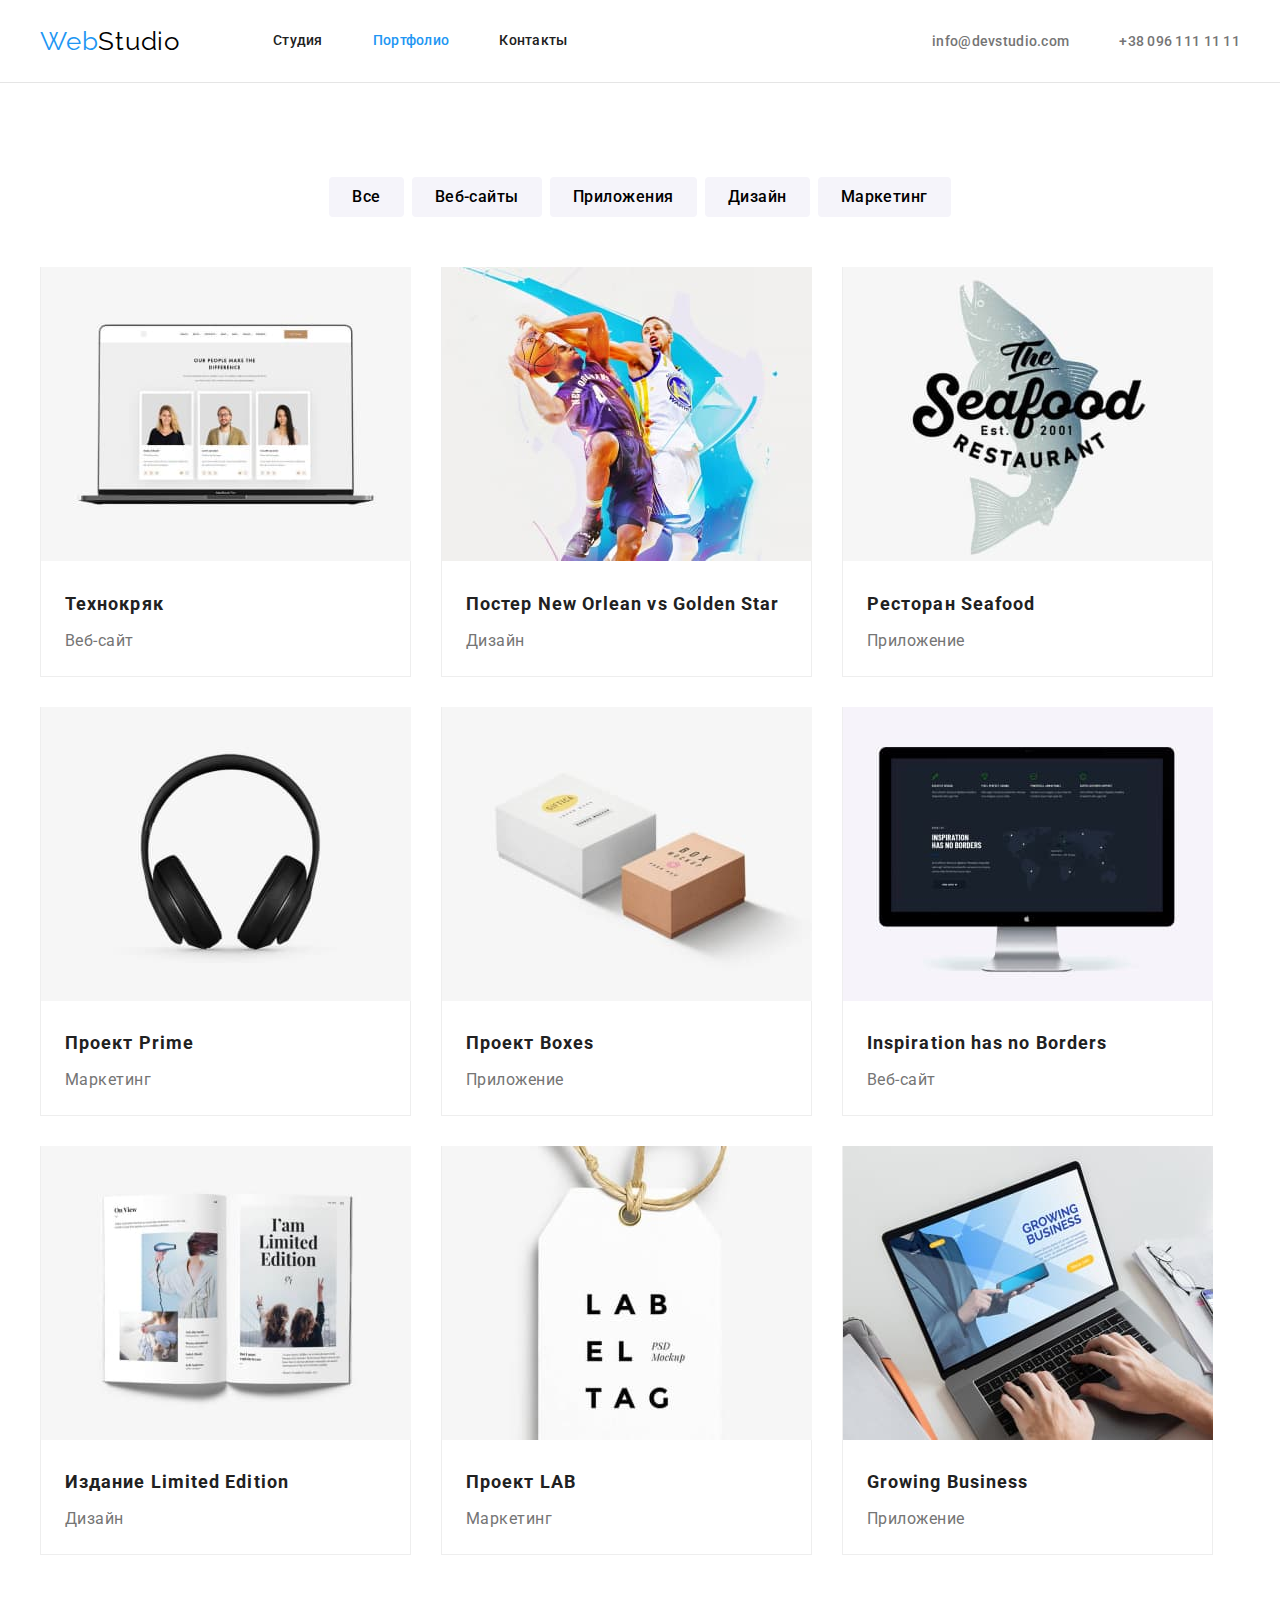
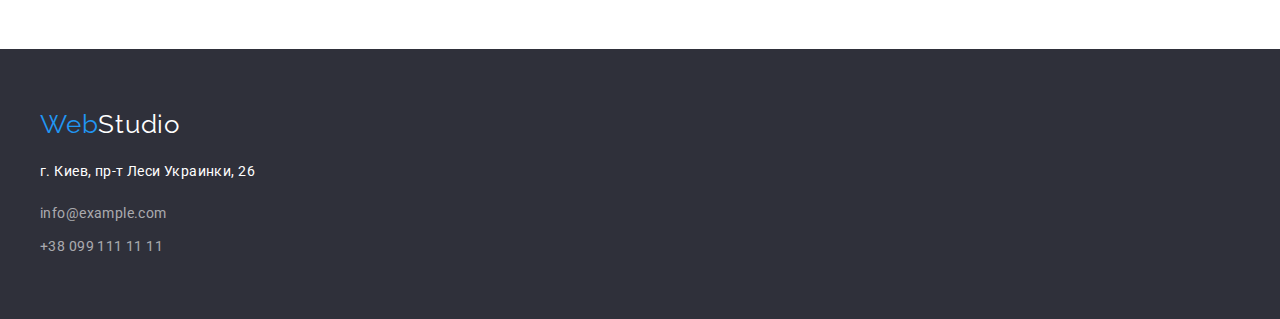
==== commit 95f1de11: "corrections in flex-boxes" ====
--- a/portfolio.html
+++ b/portfolio.html
@@ -61,125 +61,129 @@
         <div class="container">
           <h1 class="examples">Примеры работ</h1>
           <!-- Buttons -->
-            <ul class="buttons-list list">
-              <li class="button-distance">
-                <button class="button" type="button">Все</button>
-              </li>
-              <li class="button-distance">
-                <button class="button" type="button">Веб-сайты</button>
-              </li>
-              <li class="button-distance">
-                <button class="button" type="button">Приложения</button>
-              </li>
-              <li class="button-distance">
-                <button class="button" type="button">Дизайн</button>
-              </li>
-              <li class="button-distance">
-                <button class="button" type="button">Маркетинг</button>
-              </li>
-            </ul>
-            <div class="projects-container">
-              <ul class="project-list list">
-                <li class="project-box">
-                  <a class="project-link" href=""
-                    ><img src="images/port(1).jpg" alt="laptop" width="370" />
+          <ul class="buttons-list list">
+            <li class="button-distance">
+              <button class="button" type="button">Все</button>
+            </li>
+            <li class="button-distance">
+              <button class="button" type="button">Веб-сайты</button>
+            </li>
+            <li class="button-distance">
+              <button class="button" type="button">Приложения</button>
+            </li>
+            <li class="button-distance">
+              <button class="button" type="button">Дизайн</button>
+            </li>
+            <li class="button-distance">
+              <button class="button" type="button">Маркетинг</button>
+            </li>
+          </ul>
+          <div class="projects-container">
+            <ul class="project-list list">
+              <li class="project-box">
+                <a class="project-link" href=""
+                  ><img src="images/port(1).jpg" alt="laptop" width="370" />
+                  <div class="project-layout">
                     <h2 class="project-name">Технокряк</h2>
                     <p class="project-description">Веб-сайт</p>
-                  </a>
-                </li>
-
-                <li class="project-box">
-                  <a class="project-link" href=""
-                    ><img
-                      src="images/port(2).jpg"
-                      alt="Poster New Orlean vs Golden Star"
-                      width="370"
-                    />
+                  </div>
+                </a>
+              </li>
+
+              <li class="project-box">
+                <a class="project-link" href=""
+                  ><img
+                    src="images/port(2).jpg"
+                    alt="Poster New Orlean vs Golden Star"
+                    width="370"
+                  />
+                  <div class="project-layout">
                     <h2 class="project-name">
                       Постер New Orlean vs Golden Star
                     </h2>
                     <p class="project-description">Дизайн</p>
-                  </a>
-                </li>
-
-                <li class="project-box">
-                  <a class="project-link" href=""
-                    ><img
-                      src="images/port(3).jpg"
-                      alt="Logo of restaurant"
-                      width="370"
-                    />
+                  </div>
+                </a>
+              </li>
+
+              <li class="project-box">
+                <a class="project-link" href=""
+                  ><img
+                    src="images/port(3).jpg"
+                    alt="Logo of restaurant"
+                    width="370"
+                  />
+                  <div class="project-layout">
                     <h2 class="project-name">Ресторан Seafood</h2>
                     <p class="project-description">Приложение</p>
-                  </a>
-                </li>
-
-                <li class="project-box">
-                  <a class="project-link" href=""
-                    ><img
-                      src="images/port(4).jpg"
-                      alt="Headphones"
-                      width="370"
-                    />
+                  </div>
+                </a>
+              </li>
+
+              <li class="project-box">
+                <a class="project-link" href=""
+                  ><img src="images/port(4).jpg" alt="Headphones" width="370" />
+                  <div class="project-layout">
                     <h2 class="project-name">Проект Prime</h2>
                     <p class="project-description">Маркетинг</p>
-                  </a>
-                </li>
-
-                <li class="project-box">
-                  <a class="project-link" href=""
-                    ><img
-                      src="images/port(5).jpg"
-                      alt="Two boxes"
-                      width="370"
-                    />
+                  </div>
+                </a>
+              </li>
+
+              <li class="project-box">
+                <a class="project-link" href=""
+                  ><img src="images/port(5).jpg" alt="Two boxes" width="370" />
+                  <div class="project-layout">
                     <h2 class="project-name">Проект Boxes</h2>
                     <p class="project-description">Приложение</p>
-                  </a>
-                </li>
-
-                <li class="project-box">
-                  <a class="project-link" href="">
-                    <img src="images/port(6).jpg" alt="Computer" width="370" />
+                  </div>
+                </a>
+              </li>
+
+              <li class="project-box">
+                <a class="project-link" href="">
+                  <img src="images/port(6).jpg" alt="Computer" width="370" />
+                  <div class="project-layout">
                     <h2 class="project-name">Inspiration has no Borders</h2>
                     <p class="project-description">Веб-сайт</p>
-                  </a>
-                </li>
-
-                <li class="project-box">
-                  <a class="project-link" href=""
-                    ><img src="images/port(7).jpg" alt="Book" width="370" />
+                  </div>
+                </a>
+              </li>
+
+              <li class="project-box">
+                <a class="project-link" href=""
+                  ><img src="images/port(7).jpg" alt="Book" width="370" />
+                  <div class="project-layout">
                     <h2 class="project-name">Издание Limited Edition</h2>
                     <p class="project-description">Дизайн</p>
-                  </a>
-                </li>
-
-                <li class="project-box">
-                  <a class="project-link" href=""
-                    ><img
-                      src="images/port(8).jpg"
-                      alt="Label tag"
-                      width="370"
-                    />
+                  </div>
+                </a>
+              </li>
+
+              <li class="project-box">
+                <a class="project-link" href=""
+                  ><img src="images/port(8).jpg" alt="Label tag" width="370" />
+                  <div class="project-layout">
                     <h2 class="project-name">Проект LAB</h2>
                     <p class="project-description">Маркетинг</p>
-                  </a>
-                </li>
-
-                <li class="project-box">
-                  <a class="project-link" href=""
-                    ><img
-                      src="images/port(9).jpg"
-                      alt="Human typing on laptop"
-                      width="370"
-                    />
+                  </div>
+                </a>
+              </li>
+
+              <li class="project-box">
+                <a class="project-link" href=""
+                  ><img
+                    src="images/port(9).jpg"
+                    alt="Human typing on laptop"
+                    width="370"
+                  />
+                  <div class="project-layout">
                     <h2 class="project-name">Growing Business</h2>
                     <p class="project-description">Приложение</p>
-                  </a>
-                </li>
-              </ul>
-              </div>
-            
+                  </div>
+                </a>
+              </li>
+            </ul>
           </div>
         </div>
       </section>
--- a/css/styles.css
+++ b/css/styles.css
@@ -147,7 +147,8 @@
   color: var(--primary-bg-color);
   background-color: var(--hero-color);
   text-align: center;
-  padding: 200px 452px 280px 452px;
+  padding-top: 200px;
+  padding-bottom: 200px;
 }
 
 .hero-box {
@@ -200,7 +201,7 @@
   width: 270px;
 }
 
-a .advantages-title {
+.advantages-title {
   font-weight: bold;
   font-size: 14px;
   line-height: 1.14;
@@ -255,6 +256,11 @@
   letter-spacing: 0.03em;
 }
 
+.member-container {
+  padding-top: 30px;
+  padding-bottom: 30px;
+}
+
 .team-cards {
   display: flex;
   justify-content: center;
@@ -283,7 +289,7 @@
 }
 
 .team-name {
-  margin-top: 30px;
+  margin-bottom: 10px;
   font-weight: 500;
   font-size: 16px;
   line-height: 1.18;
@@ -297,8 +303,8 @@
 }
 
 .team-pos {
-  margin-top: 10px;
-  margin-bottom: 30px;
+  /* margin-top: 10px;
+  margin-bottom: 30px; */
 
   font-size: 16px;
   line-height: 1.18;
@@ -373,7 +379,7 @@
 .buttons-list {
   display: flex;
   justify-content: center;
-  margin-bottom: 34px;
+  margin-bottom: 50px;
 }
 
 .buttons-list .button-distance:not(:first-child) {
@@ -416,7 +422,7 @@
 }
 
 .project-box {
-  width: 370px;
+  width: 371px;
   margin-right: 30px;
   margin-bottom: 30px;
   border-bottom: 1px solid #eeeeee;
@@ -433,11 +439,13 @@
 }
 
 .project-name {
-  margin-top: 20px;
-
-  margin-left: 24px;
-}
-
-.project-description {
+  margin-bottom: 4px;
+}
+
+.project-layout {
+  padding: 20px 24px;
+}
+
+/* .project-description {
   margin: 4px 24px 20px 24px;
-}
+} */
